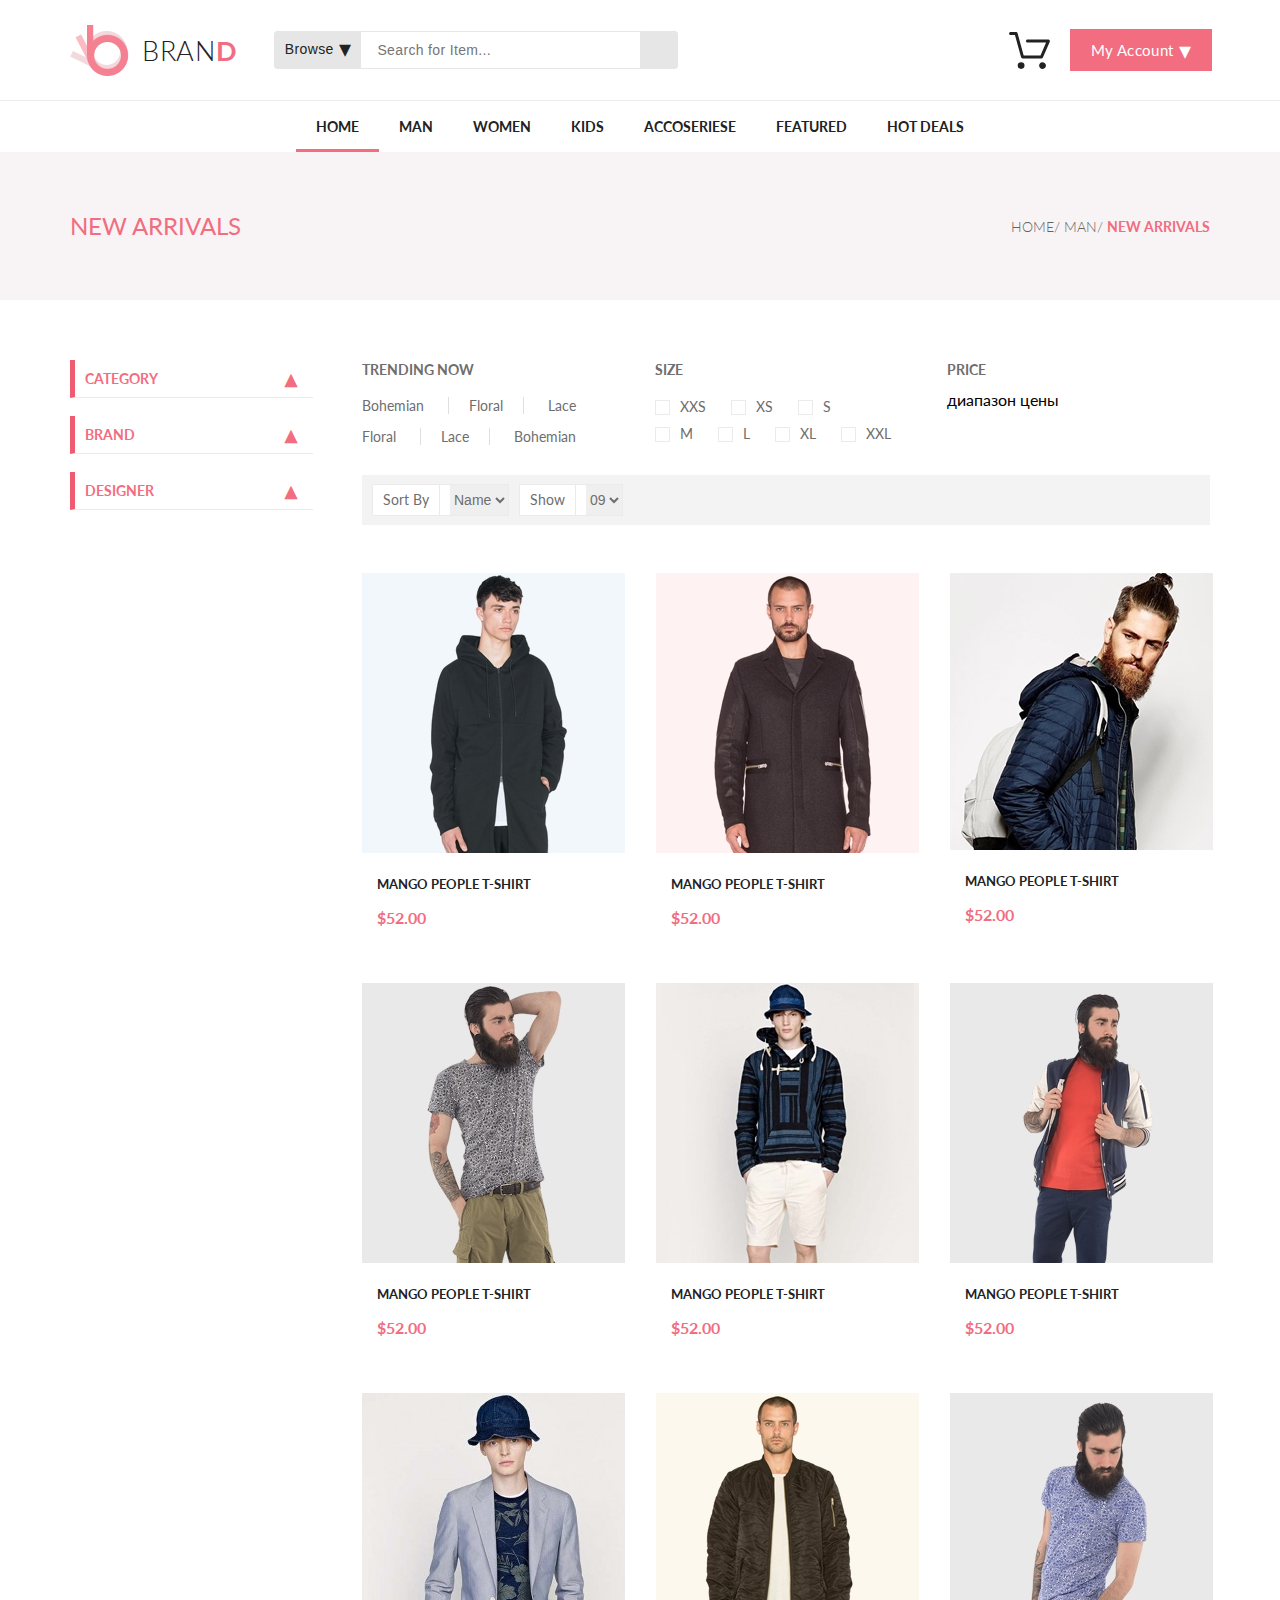
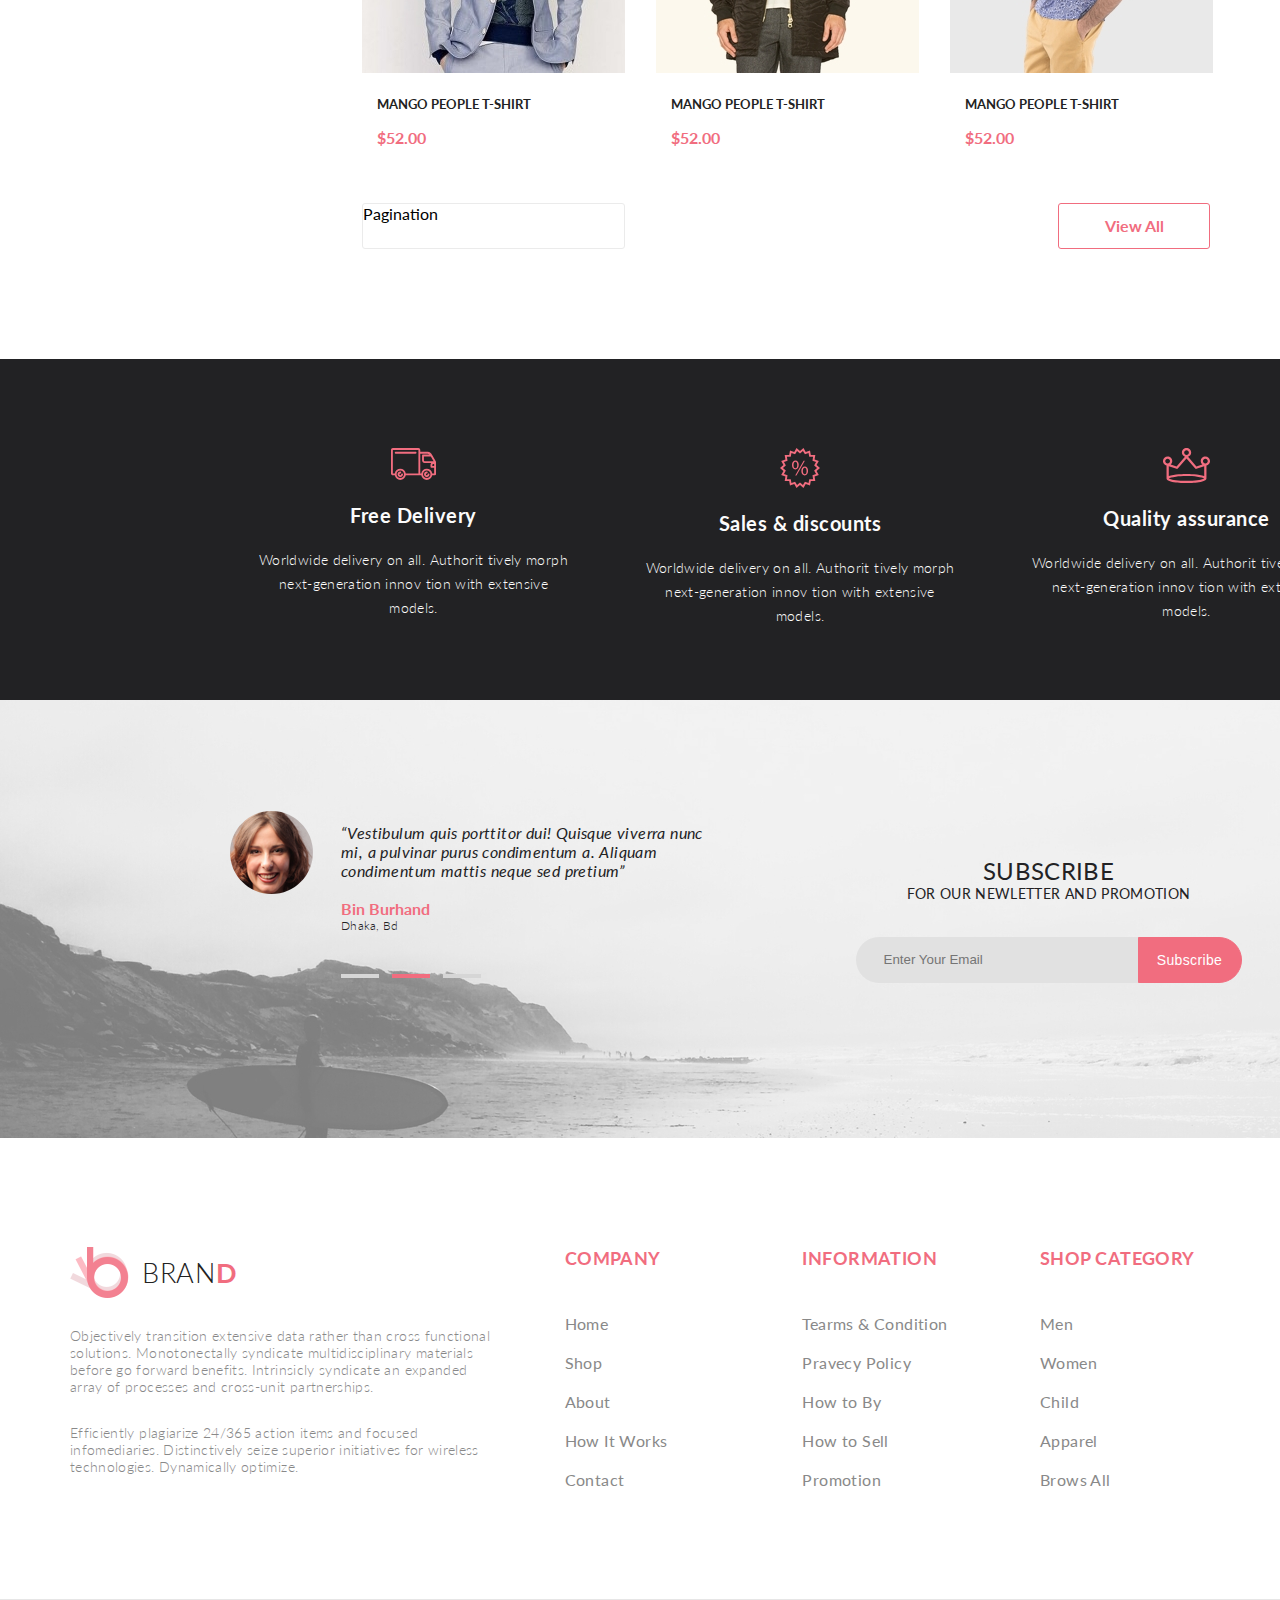
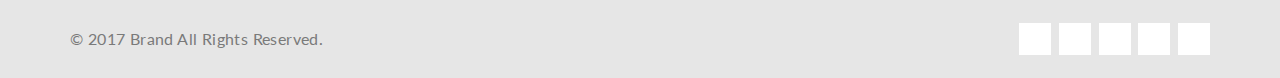
==== catalog.html @ 55a58822 "Добавил файлы проекта" ====
<!DOCTYPE html>
<html lang="en">

<head>
    <meta charset="UTF-8">
    <title>Catalog</title>
    <link href="https://fonts.googleapis.com/css?family=Lato:100,300,400,700" rel="stylesheet">
    <link rel="stylesheet" href="style.css">
    <link rel="stylesheet" href="https://use.fontawesome.com/releases/v5.8.1/css/all.css"
          integrity="sha384-50oBUHEmvpQ+1lW4y57PTFmhCaXp0ML5d60M1M7uH2+nqUivzIebhndOJK28anvf" crossorigin="anonymous">
</head>

<body>

<header class="header">
    <div class="container header-container">
        <div class="header__content-left">
            <a class="logo" href="#">
                <img class="logo__img" src="img/logo.png" alt="logo">
                BRAN<span class="logo__span _pink-text">D</span>
            </a>
            <form class="header__search-form" action="#">
                <button class="header__button-browse">Browse
                    <div class="header__drop-megamenu drop-megamenu">
                        <div class="drop-megamenu__box">
                            <h3 class="drop-megamenu__header">Home</h3>
                            <ul class="drop-megamenu__menu">
                                <li><a class="drop-megamenu__link" href="#">Dresses</a></li>
                                <li><a class="drop-megamenu__link" href="#">Tops</a></li>
                                <li><a class="drop-megamenu__link" href="#">Sweaters/Knits</a></li>
                                <li><a class="drop-megamenu__link" href="#">Jackets/Coats</a></li>
                                <li><a class="drop-megamenu__link" href="#">Blazers</a></li>
                                <li><a class="drop-megamenu__link" href="#">Denim</a></li>
                                <li><a class="drop-megamenu__link" href="#">Leggings/Pants</a></li>
                                <li><a class="drop-megamenu__link" href="#">Skirts/Shorts</a></li>
                                <li><a class="drop-megamenu__link" href="#">Accessories</a></li>
                            </ul>
                        </div>
                        <div class="drop-megamenu__box">
                            <h3 class="drop-megamenu__header">Women</h3>
                            <ul class="drop-megamenu__menu">
                                <li><a class="drop-megamenu__link" href="#">Dresses</a></li>
                                <li><a class="drop-megamenu__link" href="#">Tops</a></li>
                                <li><a class="drop-megamenu__link" href="#">Sweaters/Knits</a></li>
                                <li><a class="drop-megamenu__link" href="#">Jackets/Coats</a></li>
                            </ul>
                        </div>
                    </div>
                </button>
                <input class="header__search-text" type="text" placeholder="Search for Item...">
                <button type="submit" class="header__button-submit">
                    <i class="fas fa-search"></i>
                </button>
            </form>
        </div>
        <div class="header__content-right">
            <img class="header__cart-img" src="img/cart.svg" alt="cart">
            <div href="#" class="header__button-link">My Account</div>
            <div class="header__drop-cart drop-cart">
                <div class="drop-cart__item">
                    <div class="cart__product">
                        <a href="single_page.html" class="drop-cart__product-img-link">
                            <img src="img/product/product-10.jpg" alt="product" class="drop-cart__product-img cart__product-img">
                        </a>
                        <div class="cart__product-text">
                            <div class="cart__product-name">Rebox Zane</div>
                            <div class="drop-cart__product-stars cart__product-stars stars">
                                <div class="stars__star stars__star_active"><i class="fas fa-star"></i></div>
                                <div class="stars__star stars__star_active"><i class="fas fa-star"></i></div>
                                <div class="stars__star stars__star_active"><i class="fas fa-star"></i></div>
                                <div class="stars__star stars__star_active"><i class="fas fa-star"></i></div>
                                <div class="stars__star stars__star_active"><i class="fas fa-star"></i></div>
                            </div>
                            <div class="drop-cart__product-quantity-price">
                                1
                                <span class="cart__product-quantity-price_x"> x </span>
                                $250
                            </div>
                        </div>
                    </div>
                    <div class="cart__product-action">
                        <a href="#" class="cart__product-action-link">
                            <i class="fas fa-times-circle"></i>
                        </a>
                    </div>
                </div>
                <div class="drop-cart__item">
                    <div class="cart__product">
                        <a href="single_page.html" class="drop-cart__product-img-link">
                            <img src="img/product/product-6.jpg" alt="product" class="drop-cart__product-img cart__product-img">
                        </a>
                        <div class="cart__product-text">
                            <div class="cart__product-name">Rebox Zane</div>
                            <div class="drop-cart__product-stars cart__product-stars stars">
                                <div class="stars__star stars__star_active"><i class="fas fa-star"></i></div>
                                <div class="stars__star stars__star_active"><i class="fas fa-star"></i></div>
                                <div class="stars__star stars__star_active"><i class="fas fa-star"></i></div>
                                <div class="stars__star stars__star_active"><i class="fas fa-star"></i></div>
                                <div class="stars__star stars__star_active"><i class="fas fa-star"></i></div>
                            </div>
                            <div class="drop-cart__product-quantity-price">
                                1
                                <span class="cart__product-quantity-price_x"> x </span>
                                $250
                            </div>
                        </div>
                    </div>
                    <div class="cart__product-action">
                        <a href="#" class="cart__product-action-link">
                            <i class="fas fa-times-circle"></i>
                        </a>
                    </div>
                </div>
                <div class="drop-cart__total">
                    <p class="drop-cart__total-caption">TOTAL</p>
                    <p class="drop-cart__total-summ">$500.00</p>
                </div>
                <a href="#" class="drop-cart__button">Checkout</a>
                <a href="shopping_cart.html" class="drop-cart__button">Go to cart</a>
            </div>
        </div>
    </div>
</header>

<nav>
    <ul class="menu">
        <li class="menu__list"><a href="#" class="menu__link  menu__link_active">Home</a>
            <div class="drop-megamenu">
                <div class="drop-megamenu__box">
                    <h3 class="drop-megamenu__header">Home</h3>
                    <ul class="drop-megamenu__menu">
                        <li><a class="drop-megamenu__link" href="#">Dresses</a></li>
                        <li><a class="drop-megamenu__link" href="#">Tops</a></li>
                        <li><a class="drop-megamenu__link" href="#">Sweaters/Knits</a></li>
                        <li><a class="drop-megamenu__link" href="#">Jackets/Coats</a></li>
                        <li><a class="drop-megamenu__link" href="#">Blazers</a></li>
                        <li><a class="drop-megamenu__link" href="#">Denim</a></li>
                        <li><a class="drop-megamenu__link" href="#">Leggings/Pants</a></li>
                        <li><a class="drop-megamenu__link" href="#">Skirts/Shorts</a></li>
                        <li><a class="drop-megamenu__link" href="#">Accessories</a></li>
                    </ul>
                </div>
                <div class="drop-megamenu__box">
                    <h3 class="drop-megamenu__header">Women</h3>
                    <ul class="drop-megamenu__menu">
                        <li><a class="drop-megamenu__link" href="#">Dresses</a></li>
                        <li><a class="drop-megamenu__link" href="#">Tops</a></li>
                        <li><a class="drop-megamenu__link" href="#">Sweaters/Knits</a></li>
                        <li><a class="drop-megamenu__link" href="#">Jackets/Coats</a></li>
                    </ul>
                    <h3 class="drop-megamenu__header">Women</h3>
                    <ul class="drop-megamenu__menu">
                        <li><a class="drop-megamenu__link" href="#">Dresses</a></li>
                        <li><a class="drop-megamenu__link" href="#">Tops</a></li>
                        <li><a class="drop-megamenu__link" href="#">Sweaters/Knits</a></li>
                    </ul>
                </div>
                <div class="drop-megamenu__box">
                    <h3 class="drop-megamenu__header">Women</h3>
                    <ul class="drop-megamenu__menu">
                        <li><a class="drop-megamenu__link" href="#">Dresses</a></li>
                        <li><a class="drop-megamenu__link" href="#">Tops</a></li>
                        <li><a class="drop-megamenu__link" href="#">Sweaters/Knits</a></li>
                        <li><a class="drop-megamenu__link" href="#">Jackets/Coats</a></li>
                    </ul>
                    <div class="drop-megamenu__offer">
                        <img src="img/super_sale.jpg" alt="super_sale.jpg" class="drop-megamenu__offer-img">
                        <p class="drop-megamenu__offer-text">Super<br>sale!</p>
                    </div>
                </div>
            </div>
        </li>
        <li class="menu__list"><a href="#" class="menu__link">Man</a>
            <div class="drop-megamenu">
                <div class="drop-megamenu__box">
                    <h3 class="drop-megamenu__header">Man</h3>
                    <ul class="drop-megamenu__menu">
                        <li><a class="drop-megamenu__link" href="#">Dresses</a></li>
                        <li><a class="drop-megamenu__link" href="#">Tops</a></li>
                        <li><a class="drop-megamenu__link" href="#">Sweaters/Knits</a></li>
                        <li><a class="drop-megamenu__link" href="#">Jackets/Coats</a></li>
                        <li><a class="drop-megamenu__link" href="#">Blazers</a></li>
                        <li><a class="drop-megamenu__link" href="#">Denim</a></li>
                        <li><a class="drop-megamenu__link" href="#">Leggings/Pants</a></li>
                        <li><a class="drop-megamenu__link" href="#">Skirts/Shorts</a></li>
                        <li><a class="drop-megamenu__link" href="#">Accessories</a></li>
                    </ul>
                </div>
                <div class="drop-megamenu__box">
                    <h3 class="drop-megamenu__header">Women</h3>
                    <ul class="drop-megamenu__menu">
                        <li><a class="drop-megamenu__link" href="#">Dresses</a></li>
                        <li><a class="drop-megamenu__link" href="#">Tops</a></li>
                        <li><a class="drop-megamenu__link" href="#">Sweaters/Knits</a></li>
                        <li><a class="drop-megamenu__link" href="#">Jackets/Coats</a></li>
                    </ul>
                    <h3 class="drop-megamenu__header">Women</h3>
                    <ul class="drop-megamenu__menu">
                        <li><a class="drop-megamenu__link" href="#">Dresses</a></li>
                        <li><a class="drop-megamenu__link" href="#">Tops</a></li>
                        <li><a class="drop-megamenu__link" href="#">Sweaters/Knits</a></li>
                    </ul>
                </div>
                <div class="drop-megamenu__box">
                    <h3 class="drop-megamenu__header">Women</h3>
                    <ul class="drop-megamenu__menu">
                        <li><a class="drop-megamenu__link" href="#">Dresses</a></li>
                        <li><a class="drop-megamenu__link" href="#">Tops</a></li>
                        <li><a class="drop-megamenu__link" href="#">Sweaters/Knits</a></li>
                        <li><a class="drop-megamenu__link" href="#">Jackets/Coats</a></li>
                    </ul>
                    <div class="drop-megamenu__offer">
                        <img src="img/super_sale.jpg" alt="super_sale.jpg" class="drop-megamenu__offer-img">
                        <p class="drop-megamenu__offer-text">Super<br>sale!</p>
                    </div>
                </div>
            </div>
        </li>
        <li class="menu__list"><a href="#" class="menu__link">Women</a>
            <div class="drop-megamenu">
                <div class="drop-megamenu__box">
                    <h3 class="drop-megamenu__header">Women</h3>
                    <ul class="drop-megamenu__menu">
                        <li><a class="drop-megamenu__link" href="#">Dresses</a></li>
                        <li><a class="drop-megamenu__link" href="#">Tops</a></li>
                        <li><a class="drop-megamenu__link" href="#">Sweaters/Knits</a></li>
                        <li><a class="drop-megamenu__link" href="#">Jackets/Coats</a></li>
                        <li><a class="drop-megamenu__link" href="#">Blazers</a></li>
                        <li><a class="drop-megamenu__link" href="#">Denim</a></li>
                        <li><a class="drop-megamenu__link" href="#">Leggings/Pants</a></li>
                        <li><a class="drop-megamenu__link" href="#">Skirts/Shorts</a></li>
                        <li><a class="drop-megamenu__link" href="#">Accessories</a></li>
                    </ul>
                </div>
                <div class="drop-megamenu__box">
                    <h3 class="drop-megamenu__header">Women</h3>
                    <ul class="drop-megamenu__menu">
                        <li><a class="drop-megamenu__link" href="#">Dresses</a></li>
                        <li><a class="drop-megamenu__link" href="#">Tops</a></li>
                        <li><a class="drop-megamenu__link" href="#">Sweaters/Knits</a></li>
                        <li><a class="drop-megamenu__link" href="#">Jackets/Coats</a></li>
                    </ul>
                    <h3 class="drop-megamenu__header">Women</h3>
                    <ul class="drop-megamenu__menu">
                        <li><a class="drop-megamenu__link" href="#">Dresses</a></li>
                        <li><a class="drop-megamenu__link" href="#">Tops</a></li>
                        <li><a class="drop-megamenu__link" href="#">Sweaters/Knits</a></li>
                    </ul>
                </div>
                <div class="drop-megamenu__box">
                    <h3 class="drop-megamenu__header">Women</h3>
                    <ul class="drop-megamenu__menu">
                        <li><a class="drop-megamenu__link" href="#">Dresses</a></li>
                        <li><a class="drop-megamenu__link" href="#">Tops</a></li>
                        <li><a class="drop-megamenu__link" href="#">Sweaters/Knits</a></li>
                        <li><a class="drop-megamenu__link" href="#">Jackets/Coats</a></li>
                    </ul>
                    <div class="drop-megamenu__offer">
                        <img src="img/super_sale.jpg" alt="super_sale.jpg" class="drop-megamenu__offer-img">
                        <p class="drop-megamenu__offer-text">Super<br>sale!</p>
                    </div>
                </div>
            </div>
        </li>
        <li class="menu__list"><a href="#" class="menu__link">Kids</a>
            <div class="drop-megamenu">
                <div class="drop-megamenu__box">
                    <h3 class="drop-megamenu__header">Kids</h3>
                    <ul class="drop-megamenu__menu">
                        <li><a class="drop-megamenu__link" href="#">Dresses</a></li>
                        <li><a class="drop-megamenu__link" href="#">Tops</a></li>
                        <li><a class="drop-megamenu__link" href="#">Sweaters/Knits</a></li>
                        <li><a class="drop-megamenu__link" href="#">Jackets/Coats</a></li>
                        <li><a class="drop-megamenu__link" href="#">Blazers</a></li>
                        <li><a class="drop-megamenu__link" href="#">Denim</a></li>
                        <li><a class="drop-megamenu__link" href="#">Leggings/Pants</a></li>
                        <li><a class="drop-megamenu__link" href="#">Skirts/Shorts</a></li>
                        <li><a class="drop-megamenu__link" href="#">Accessories</a></li>
                    </ul>
                </div>
                <div class="drop-megamenu__box">
                    <h3 class="drop-megamenu__header">Women</h3>
                    <ul class="drop-megamenu__menu">
                        <li><a class="drop-megamenu__link" href="#">Dresses</a></li>
                        <li><a class="drop-megamenu__link" href="#">Tops</a></li>
                        <li><a class="drop-megamenu__link" href="#">Sweaters/Knits</a></li>
                        <li><a class="drop-megamenu__link" href="#">Jackets/Coats</a></li>
                    </ul>
                    <h3 class="drop-megamenu__header">Women</h3>
                    <ul class="drop-megamenu__menu">
                        <li><a class="drop-megamenu__link" href="#">Dresses</a></li>
                        <li><a class="drop-megamenu__link" href="#">Tops</a></li>
                        <li><a class="drop-megamenu__link" href="#">Sweaters/Knits</a></li>
                    </ul>
                </div>
                <div class="drop-megamenu__box">
                    <h3 class="drop-megamenu__header">Women</h3>
                    <ul class="drop-megamenu__menu">
                        <li><a class="drop-megamenu__link" href="#">Dresses</a></li>
                        <li><a class="drop-megamenu__link" href="#">Tops</a></li>
                        <li><a class="drop-megamenu__link" href="#">Sweaters/Knits</a></li>
                        <li><a class="drop-megamenu__link" href="#">Jackets/Coats</a></li>
                    </ul>
                    <div class="drop-megamenu__offer">
                        <img src="img/super_sale.jpg" alt="super_sale.jpg" class="drop-megamenu__offer-img">
                        <p class="drop-megamenu__offer-text">Super<br>sale!</p>
                    </div>
                </div>
            </div>
        </li>
        <li class="menu__list"><a href="#" class="menu__link">Accoseriese</a>
            <div class="drop-megamenu drop-megamenu_left">
                <div class="drop-megamenu__box">
                    <h3 class="drop-megamenu__header">Accoseriese</h3>
                    <ul class="drop-megamenu__menu">
                        <li><a class="drop-megamenu__link" href="#">Dresses</a></li>
                        <li><a class="drop-megamenu__link" href="#">Tops</a></li>
                        <li><a class="drop-megamenu__link" href="#">Sweaters/Knits</a></li>
                        <li><a class="drop-megamenu__link" href="#">Jackets/Coats</a></li>
                        <li><a class="drop-megamenu__link" href="#">Blazers</a></li>
                        <li><a class="drop-megamenu__link" href="#">Denim</a></li>
                        <li><a class="drop-megamenu__link" href="#">Leggings/Pants</a></li>
                        <li><a class="drop-megamenu__link" href="#">Skirts/Shorts</a></li>
                        <li><a class="drop-megamenu__link" href="#">Accessories</a></li>
                    </ul>
                </div>
                <div class="drop-megamenu__box">
                    <h3 class="drop-megamenu__header">Women</h3>
                    <ul class="drop-megamenu__menu">
                        <li><a class="drop-megamenu__link" href="#">Dresses</a></li>
                        <li><a class="drop-megamenu__link" href="#">Tops</a></li>
                        <li><a class="drop-megamenu__link" href="#">Sweaters/Knits</a></li>
                        <li><a class="drop-megamenu__link" href="#">Jackets/Coats</a></li>
                    </ul>
                    <h3 class="drop-megamenu__header">Women</h3>
                    <ul class="drop-megamenu__menu">
                        <li><a class="drop-megamenu__link" href="#">Dresses</a></li>
                        <li><a class="drop-megamenu__link" href="#">Tops</a></li>
                        <li><a class="drop-megamenu__link" href="#">Sweaters/Knits</a></li>
                    </ul>
                </div>
                <div class="drop-megamenu__box">
                    <h3 class="drop-megamenu__header">Women</h3>
                    <ul class="drop-megamenu__menu">
                        <li><a class="drop-megamenu__link" href="#">Dresses</a></li>
                        <li><a class="drop-megamenu__link" href="#">Tops</a></li>
                        <li><a class="drop-megamenu__link" href="#">Sweaters/Knits</a></li>
                        <li><a class="drop-megamenu__link" href="#">Jackets/Coats</a></li>
                    </ul>
                    <div class="drop-megamenu__offer">
                        <img src="img/super_sale.jpg" alt="super_sale.jpg" class="drop-megamenu__offer-img">
                        <p class="drop-megamenu__offer-text">Super<br>sale!</p>
                    </div>
                </div>
            </div>
        </li>
        <li class="menu__list"><a href="#" class="menu__link">Featured</a>
            <div class="drop-megamenu drop-megamenu_left">
                <div class="drop-megamenu__box">
                    <h3 class="drop-megamenu__header">Featured</h3>
                    <ul class="drop-megamenu__menu">
                        <li><a class="drop-megamenu__link" href="#">Dresses</a></li>
                        <li><a class="drop-megamenu__link" href="#">Tops</a></li>
                        <li><a class="drop-megamenu__link" href="#">Sweaters/Knits</a></li>
                        <li><a class="drop-megamenu__link" href="#">Jackets/Coats</a></li>
                        <li><a class="drop-megamenu__link" href="#">Blazers</a></li>
                        <li><a class="drop-megamenu__link" href="#">Denim</a></li>
                        <li><a class="drop-megamenu__link" href="#">Leggings/Pants</a></li>
                        <li><a class="drop-megamenu__link" href="#">Skirts/Shorts</a></li>
                        <li><a class="drop-megamenu__link" href="#">Accessories</a></li>
                    </ul>
                </div>
                <div class="drop-megamenu__box">
                    <h3 class="drop-megamenu__header">Women</h3>
                    <ul class="drop-megamenu__menu">
                        <li><a class="drop-megamenu__link" href="#">Dresses</a></li>
                        <li><a class="drop-megamenu__link" href="#">Tops</a></li>
                        <li><a class="drop-megamenu__link" href="#">Sweaters/Knits</a></li>
                        <li><a class="drop-megamenu__link" href="#">Jackets/Coats</a></li>
                    </ul>
                    <h3 class="drop-megamenu__header">Women</h3>
                    <ul class="drop-megamenu__menu">
                        <li><a class="drop-megamenu__link" href="#">Dresses</a></li>
                        <li><a class="drop-megamenu__link" href="#">Tops</a></li>
                        <li><a class="drop-megamenu__link" href="#">Sweaters/Knits</a></li>
                    </ul>
                </div>
                <div class="drop-megamenu__box">
                    <h3 class="drop-megamenu__header">Women</h3>
                    <ul class="drop-megamenu__menu">
                        <li><a class="drop-megamenu__link" href="#">Dresses</a></li>
                        <li><a class="drop-megamenu__link" href="#">Tops</a></li>
                        <li><a class="drop-megamenu__link" href="#">Sweaters/Knits</a></li>
                        <li><a class="drop-megamenu__link" href="#">Jackets/Coats</a></li>
                    </ul>
                    <div class="drop-megamenu__offer">
                        <img src="img/super_sale.jpg" alt="super_sale.jpg" class="drop-megamenu__offer-img">
                        <p class="drop-megamenu__offer-text">Super<br>sale!</p>
                    </div>
                </div>
            </div>
        </li>
        <li class="menu__list"><a href="#" class="menu__link">Hot Deals</a>
            <div class="drop-megamenu drop-megamenu_left">
                <div class="drop-megamenu__box">
                    <h3 class="drop-megamenu__header">Hot Deals</h3>
                    <ul class="drop-megamenu__menu">
                        <li><a class="drop-megamenu__link" href="#">Dresses</a></li>
                        <li><a class="drop-megamenu__link" href="#">Tops</a></li>
                        <li><a class="drop-megamenu__link" href="#">Sweaters/Knits</a></li>
                        <li><a class="drop-megamenu__link" href="#">Jackets/Coats</a></li>
                        <li><a class="drop-megamenu__link" href="#">Blazers</a></li>
                        <li><a class="drop-megamenu__link" href="#">Denim</a></li>
                        <li><a class="drop-megamenu__link" href="#">Leggings/Pants</a></li>
                        <li><a class="drop-megamenu__link" href="#">Skirts/Shorts</a></li>
                        <li><a class="drop-megamenu__link" href="#">Accessories</a></li>
                    </ul>
                </div>
                <div class="drop-megamenu__box">
                    <h3 class="drop-megamenu__header">Women</h3>
                    <ul class="drop-megamenu__menu">
                        <li><a class="drop-megamenu__link" href="#">Dresses</a></li>
                        <li><a class="drop-megamenu__link" href="#">Tops</a></li>
                        <li><a class="drop-megamenu__link" href="#">Sweaters/Knits</a></li>
                        <li><a class="drop-megamenu__link" href="#">Jackets/Coats</a></li>
                    </ul>
                    <h3 class="drop-megamenu__header">Women</h3>
                    <ul class="drop-megamenu__menu">
                        <li><a class="drop-megamenu__link" href="#">Dresses</a></li>
                        <li><a class="drop-megamenu__link" href="#">Tops</a></li>
                        <li><a class="drop-megamenu__link" href="#">Sweaters/Knits</a></li>
                    </ul>
                </div>
                <div class="drop-megamenu__box">
                    <h3 class="drop-megamenu__header">Women</h3>
                    <ul class="drop-megamenu__menu">
                        <li><a class="drop-megamenu__link" href="#">Dresses</a></li>
                        <li><a class="drop-megamenu__link" href="#">Tops</a></li>
                        <li><a class="drop-megamenu__link" href="#">Sweaters/Knits</a></li>
                        <li><a class="drop-megamenu__link" href="#">Jackets/Coats</a></li>
                    </ul>
                    <div class="drop-megamenu__offer">
                        <img src="img/super_sale.jpg" alt="super_sale.jpg" class="drop-megamenu__offer-img">
                        <p class="drop-megamenu__offer-text">Super<br>sale!</p>
                    </div>
                </div>
            </div>
        </li>
    </ul>
</nav>

<div class="breadcrumb">
    <div class="container breadcrumb__content">
        <h1 class="breadcrumb__product-group-name">New Arrivals </h1>
        <nav class="breadcrumb__menu">
            <a href="index.html" class="breadcrumb__link">Home/</a>
            <a href="#" class="breadcrumb__link">MAN/</a>
            <span class="breadcrumb__active">New Arrivals</span>
        </nav>
    </div>
</div>
<div class="breadcrumb-catalog-margin-block"></div>

<main class="container catalog">
    <nav class="catalog__spoiler-nav spoiler-nav">
        <details class="spoiler-nav__box">
            <summary class="spoiler-nav__title">
                <p>Category</p>
            </summary>
            <p class="spoiler-nav__item"><a href="#" class="spoiler-nav__link">Accessories</a></p>
            <p class="spoiler-nav__item"><a href="#" class="spoiler-nav__link">Bags</a></p>
            <p class="spoiler-nav__item"><a href="#" class="spoiler-nav__link">Denim</a></p>
            <p class="spoiler-nav__item"><a href="#" class="spoiler-nav__link">Hoodies & Sweatshirts</a></p>
            <p class="spoiler-nav__item"><a href="#" class="spoiler-nav__link">Jackets & Coats</a></p>
            <p class="spoiler-nav__item"><a href="#" class="spoiler-nav__link">Pants</a></p>
            <p class="spoiler-nav__item"><a href="#" class="spoiler-nav__link">Polos</a></p>
            <p class="spoiler-nav__item"><a href="#" class="spoiler-nav__link">Shirts</a></p>
            <p class="spoiler-nav__item"><a href="#" class="spoiler-nav__link">Shoes</a></p>
            <p class="spoiler-nav__item"><a href="#" class="spoiler-nav__link">Shorts</a></p>
            <p class="spoiler-nav__item"><a href="#" class="spoiler-nav__link">Sweaters & Knits</a></p>
            <p class="spoiler-nav__item"><a href="#" class="spoiler-nav__link">T-Shirts</a></p>
            <p class="spoiler-nav__item"><a href="#" class="spoiler-nav__link">Tanks</a></p>
        </details>
        <details class="spoiler-nav__box">
            <summary class="spoiler-nav__title">
                <p>BRAND</p>
            </summary>
            <p class="spoiler-nav__item"><a href="#" class="spoiler-nav__link">Accessories</a></p>
            <p class="spoiler-nav__item"><a href="#" class="spoiler-nav__link">Bags</a></p>
            <p class="spoiler-nav__item"><a href="#" class="spoiler-nav__link">Denim</a></p>
            <p class="spoiler-nav__item"><a href="#" class="spoiler-nav__link">Hoodies & Sweatshirts</a></p>
            <p class="spoiler-nav__item"><a href="#" class="spoiler-nav__link">Jackets & Coats</a></p>
            <p class="spoiler-nav__item"><a href="#" class="spoiler-nav__link">Pants</a></p>
            <p class="spoiler-nav__item"><a href="#" class="spoiler-nav__link">Polos</a></p>
            <p class="spoiler-nav__item"><a href="#" class="spoiler-nav__link">Shirts</a></p>
            <p class="spoiler-nav__item"><a href="#" class="spoiler-nav__link">Shoes</a></p>
            <p class="spoiler-nav__item"><a href="#" class="spoiler-nav__link">Shorts</a></p>
            <p class="spoiler-nav__item"><a href="#" class="spoiler-nav__link">Sweaters & Knits</a></p>
            <p class="spoiler-nav__item"><a href="#" class="spoiler-nav__link">T-Shirts</a></p>
            <p class="spoiler-nav__item"><a href="#" class="spoiler-nav__link">Tanks</a></p>
        </details>
        <details class="spoiler-nav__box">
            <summary class="spoiler-nav__title">
                <p>DESIGNER</p>
            </summary>
            <p class="spoiler-nav__item"><a href="#" class="spoiler-nav__link">Accessories</a></p>
            <p class="spoiler-nav__item"><a href="#" class="spoiler-nav__link">Bags</a></p>
            <p class="spoiler-nav__item"><a href="#" class="spoiler-nav__link">Denim</a></p>
            <p class="spoiler-nav__item"><a href="#" class="spoiler-nav__link">Hoodies & Sweatshirts</a></p>
            <p class="spoiler-nav__item"><a href="#" class="spoiler-nav__link">Jackets & Coats</a></p>
            <p class="spoiler-nav__item"><a href="#" class="spoiler-nav__link">Pants</a></p>
            <p class="spoiler-nav__item"><a href="#" class="spoiler-nav__link">Polos</a></p>
            <p class="spoiler-nav__item"><a href="#" class="spoiler-nav__link">Shirts</a></p>
            <p class="spoiler-nav__item"><a href="#" class="spoiler-nav__link">Shoes</a></p>
            <p class="spoiler-nav__item"><a href="#" class="spoiler-nav__link">Shorts</a></p>
            <p class="spoiler-nav__item"><a href="#" class="spoiler-nav__link">Sweaters & Knits</a></p>
            <p class="spoiler-nav__item"><a href="#" class="spoiler-nav__link">T-Shirts</a></p>
            <p class="spoiler-nav__item"><a href="#" class="spoiler-nav__link">Tanks</a></p>
        </details>
    </nav>
    <div class="catalog__container">
        <div class="catalog__filter">
            <div class="catalog__filter-box">
                <div class="catalog__filter-title">Trending now</div>
                <div class="catalog__filter-group-links">
                    <a href="#" class="catalog__filter-link">Bohemian</a>
                    <a href="#" class="catalog__filter-link catalog__filter-link_center">Floral</a>
                    <a href="#" class="catalog__filter-link">Lace</a><br>
                    <a href="#" class="catalog__filter-link">Floral</a>
                    <a href="#" class="catalog__filter-link catalog__filter-link_center">Lace</a>
                    <a href="#" class="catalog__filter-link">Bohemian</a>

                </div>
            </div>
            <div class="catalog__filter-box">
                <div class="catalog__filter-title">Size</div>
                <div class="catalog__filter-group-check-box">
                    <span class="catalog__filter-group-check-box-item"><input
                            class="catalog__filter-group-check-box-input" type="checkbox" name="" id="XXS"><label
                            for="XXS" class="catalog__filter-group-check-box-label">XXS</label></span>
                    <span class="catalog__filter-group-check-box-item"><input
                            class="catalog__filter-group-check-box-input" type="checkbox" name="" id="XS"><label
                            for="XS" class="catalog__filter-group-check-box-label">XS</label></span>
                    <span class="catalog__filter-group-check-box-item"><input
                            class="catalog__filter-group-check-box-input" type="checkbox" name="" id="S"><label for="S"
                            class="catalog__filter-group-check-box-label">S</label></span>
                    <span class="catalog__filter-group-check-box-item"><input
                            class="catalog__filter-group-check-box-input" type="checkbox" name="" id="M"><label for="M"
                            class="catalog__filter-group-check-box-label">M</label></span>
                    <span class="catalog__filter-group-check-box-item"><input
                            class="catalog__filter-group-check-box-input" type="checkbox" name="" id="L"><label for="L"
                            class="catalog__filter-group-check-box-label">L</label></span>
                    <span class="catalog__filter-group-check-box-item"><input
                            class="catalog__filter-group-check-box-input" type="checkbox" name="" id="XL"><label
                            for="XL" class="catalog__filter-group-check-box-label">XL</label></span>
                    <span class="catalog__filter-group-check-box-item"><input
                            class="catalog__filter-group-check-box-input" type="checkbox" name="" id="XXL"><label
                            for="XXL" class="catalog__filter-group-check-box-label">XXL</label></span>
                </div>
            </div>
            <div class="catalog__filter-box">
                <div class="catalog__filter-title">PRICE</div>
                <div class="catalog__filter-group">диапазон цены</div>
            </div>
        </div>
        <div class="catalog__view">
                <span class="catalog__view-select-box">
                    <span class="catalog__view-select-caption">Sort By</span>
                    <select name="" id="" class="catalog__view-select" caption>
                        <option value="" name="">Name</option>
                    </select>
                </span>
            <span class="catalog__view-select-box">
                        <span class="catalog__view-select-caption">Show</span>
                        <select name="" id="" class="catalog__view-select" caption>
                            <option value="" name="">09</option>
                        </select>
                    </span>
        </div>
        <div class="catalog__content">
            <div class="product-mini">
                <a href="#" class="product-mini__link"><img src="img/product/product-1.jpg" alt="item_img"
                                                            class="product-mini__img"></a>
                <div class="product-mini__text"><a class="product-mini__link" href="#">
                    Mango People T-shirt
                </a>
                    <p class="product-mini__price"> $52.00 </p>
                    <div class="product-mini__stars stars">
                        <div class="stars__star stars__star_active"><i class="fas fa-star"></i></div>
                        <div class="stars__star stars__star_active"><i class="fas fa-star"></i></div>
                        <div class="stars__star stars__star_active"><i class="fas fa-star"></i></div>
                        <div class="stars__star stars__star_active"><i class="fas fa-star"></i></div>
                        <div class="stars__star stars__star_active"><i class="fas fa-star"></i></div>
                    </div>
                </div>
                <div class="add-to-cart add-to-cart_mod-3">
                    <a href="#" class="add-to-cart_mod-3__button add-to-cart_mod-3__button_big"><img
                            class="add-to-cart_mod-3__img" src="img/cart-2.svg" alt="catr">Add to Cart</a>
                    <a href="#" class="add-to-cart_mod-3__button"><img class="add-to-cart_mod-3__img"
                                                                       src="img/recicle.svg" alt="recicle"></a>
                    <a href="#" class="add-to-cart_mod-3__button"><img class="add-to-cart_mod-3__img" src="img/hard.svg"
                                                                       alt="hard"></a>
                </div>
            </div>
            <div class="product-mini">
                <a href="#" class="product-mini__link"><img src="img/product/product-2.jpg" alt="item_img"
                                                            class="product-mini__img"></a>
                <div class="product-mini__text"><a class="product-mini__link" href="#">
                    Mango People T-shirt
                </a>
                    <p class="product-mini__price"> $52.00 </p>
                    <div class="product-mini__stars stars">
                        <div class="stars__star stars__star_active"><i class="fas fa-star"></i></div>
                        <div class="stars__star stars__star_active"><i class="fas fa-star"></i></div>
                        <div class="stars__star stars__star_active"><i class="fas fa-star"></i></div>
                        <div class="stars__star stars__star_active"><i class="fas fa-star"></i></div>
                        <div class="stars__star stars__star_active"><i class="fas fa-star"></i></div>
                    </div>
                </div>
                <div class="add-to-cart add-to-cart_mod-3">
                    <a href="#" class="add-to-cart_mod-3__button add-to-cart_mod-3__button_big"><img
                            class="add-to-cart_mod-3__img" src="img/cart-2.svg" alt="catr">Add to Cart</a>
                    <a href="#" class="add-to-cart_mod-3__button"><img class="add-to-cart_mod-3__img"
                                                                       src="img/recicle.svg" alt="recicle"></a>
                    <a href="#" class="add-to-cart_mod-3__button"><img class="add-to-cart_mod-3__img" src="img/hard.svg"
                                                                       alt="hard"></a>
                </div>
            </div>
            <div class="product-mini">
                <a href="#" class="product-mini__link"><img src="img/product/product-3.jpg" alt="item_img"
                                                            class="product-mini__img"></a>
                <div class="product-mini__text"><a class="product-mini__link" href="#">
                    Mango People T-shirt
                </a>
                    <p class="product-mini__price"> $52.00 </p>
                    <div class="product-mini__stars stars">
                        <div class="stars__star stars__star_active"><i class="fas fa-star"></i></div>
                        <div class="stars__star stars__star_active"><i class="fas fa-star"></i></div>
                        <div class="stars__star stars__star_active"><i class="fas fa-star"></i></div>
                        <div class="stars__star stars__star_active"><i class="fas fa-star"></i></div>
                        <div class="stars__star stars__star_active"><i class="fas fa-star"></i></div>
                    </div>
                </div>
                <div class="add-to-cart add-to-cart_mod-3">
                    <a href="#" class="add-to-cart_mod-3__button add-to-cart_mod-3__button_big"><img
                            class="add-to-cart_mod-3__img" src="img/cart-2.svg" alt="catr">Add to Cart</a>
                    <a href="#" class="add-to-cart_mod-3__button"><img class="add-to-cart_mod-3__img"
                                                                       src="img/recicle.svg" alt="recicle"></a>
                    <a href="#" class="add-to-cart_mod-3__button"><img class="add-to-cart_mod-3__img" src="img/hard.svg"
                                                                       alt="hard"></a>
                </div>
            </div>
            <div class="product-mini">
                <a href="#" class="product-mini__link"><img src="img/product/product-4.jpg" alt="item_img"
                                                            class="product-mini__img"></a>
                <div class="product-mini__text"><a class="product-mini__link" href="#">
                    Mango People T-shirt
                </a>
                    <p class="product-mini__price"> $52.00 </p>
                    <div class="product-mini__stars stars">
                        <div class="stars__star stars__star_active"><i class="fas fa-star"></i></div>
                        <div class="stars__star stars__star_active"><i class="fas fa-star"></i></div>
                        <div class="stars__star stars__star_active"><i class="fas fa-star"></i></div>
                        <div class="stars__star stars__star_active"><i class="fas fa-star"></i></div>
                        <div class="stars__star stars__star_active"><i class="fas fa-star"></i></div>
                    </div>
                </div>
                <div class="add-to-cart add-to-cart_mod-3">
                    <a href="#" class="add-to-cart_mod-3__button add-to-cart_mod-3__button_big"><img
                            class="add-to-cart_mod-3__img" src="img/cart-2.svg" alt="catr">Add to Cart</a>
                    <a href="#" class="add-to-cart_mod-3__button"><img class="add-to-cart_mod-3__img"
                                                                       src="img/recicle.svg" alt="recicle"></a>
                    <a href="#" class="add-to-cart_mod-3__button"><img class="add-to-cart_mod-3__img" src="img/hard.svg"
                                                                       alt="hard"></a>
                </div>
            </div>
            <div class="product-mini">
                <a href="#" class="product-mini__link"><img src="img/product/product-5.jpg" alt="item_img"
                                                            class="product-mini__img"></a>
                <div class="product-mini__text"><a class="product-mini__link" href="#">
                    Mango People T-shirt
                </a>
                    <p class="product-mini__price"> $52.00 </p>
                    <div class="product-mini__stars stars">
                        <div class="stars__star stars__star_active"><i class="fas fa-star"></i></div>
                        <div class="stars__star stars__star_active"><i class="fas fa-star"></i></div>
                        <div class="stars__star stars__star_active"><i class="fas fa-star"></i></div>
                        <div class="stars__star stars__star_active"><i class="fas fa-star"></i></div>
                        <div class="stars__star stars__star_active"><i class="fas fa-star"></i></div>
                    </div>
                </div>
                <div class="add-to-cart add-to-cart_mod-3">
                    <a href="#" class="add-to-cart_mod-3__button add-to-cart_mod-3__button_big"><img
                            class="add-to-cart_mod-3__img" src="img/cart-2.svg" alt="catr">Add to Cart</a>
                    <a href="#" class="add-to-cart_mod-3__button"><img class="add-to-cart_mod-3__img"
                                                                       src="img/recicle.svg" alt="recicle"></a>
                    <a href="#" class="add-to-cart_mod-3__button"><img class="add-to-cart_mod-3__img" src="img/hard.svg"
                                                                       alt="hard"></a>
                </div>
            </div>
            <div class="product-mini">
                <a href="#" class="product-mini__link"><img src="img/product/product-6.jpg" alt="item_img"
                                                            class="product-mini__img"></a>
                <div class="product-mini__text"><a class="product-mini__link" href="#">
                    Mango People T-shirt
                </a>
                    <p class="product-mini__price"> $52.00 </p>
                    <div class="product-mini__stars stars">
                        <div class="stars__star stars__star_active"><i class="fas fa-star"></i></div>
                        <div class="stars__star stars__star_active"><i class="fas fa-star"></i></div>
                        <div class="stars__star stars__star_active"><i class="fas fa-star"></i></div>
                        <div class="stars__star stars__star_active"><i class="fas fa-star"></i></div>
                        <div class="stars__star stars__star_active"><i class="fas fa-star"></i></div>
                    </div>
                </div>
                <div class="add-to-cart add-to-cart_mod-3">
                    <a href="#" class="add-to-cart_mod-3__button add-to-cart_mod-3__button_big"><img
                            class="add-to-cart_mod-3__img" src="img/cart-2.svg" alt="catr">Add to Cart</a>
                    <a href="#" class="add-to-cart_mod-3__button"><img class="add-to-cart_mod-3__img"
                                                                       src="img/recicle.svg" alt="recicle"></a>
                    <a href="#" class="add-to-cart_mod-3__button"><img class="add-to-cart_mod-3__img" src="img/hard.svg"
                                                                       alt="hard"></a>
                </div>
            </div>
            <div class="product-mini">
                <a href="#" class="product-mini__link"><img src="img/product/product-7.jpg" alt="item_img"
                                                            class="product-mini__img"></a>
                <div class="product-mini__text"><a class="product-mini__link" href="#">
                    Mango People T-shirt
                </a>
                    <p class="product-mini__price"> $52.00 </p>
                    <div class="product-mini__stars stars">
                        <div class="stars__star stars__star_active"><i class="fas fa-star"></i></div>
                        <div class="stars__star stars__star_active"><i class="fas fa-star"></i></div>
                        <div class="stars__star stars__star_active"><i class="fas fa-star"></i></div>
                        <div class="stars__star stars__star_active"><i class="fas fa-star"></i></div>
                        <div class="stars__star stars__star_active"><i class="fas fa-star"></i></div>
                    </div>
                </div>
                <div class="add-to-cart add-to-cart_mod-3">
                    <a href="#" class="add-to-cart_mod-3__button add-to-cart_mod-3__button_big"><img
                            class="add-to-cart_mod-3__img" src="img/cart-2.svg" alt="catr">Add to Cart</a>
                    <a href="#" class="add-to-cart_mod-3__button"><img class="add-to-cart_mod-3__img"
                                                                       src="img/recicle.svg" alt="recicle"></a>
                    <a href="#" class="add-to-cart_mod-3__button"><img class="add-to-cart_mod-3__img" src="img/hard.svg"
                                                                       alt="hard"></a>
                </div>
            </div>
            <div class="product-mini">
                <a href="#" class="product-mini__link"><img src="img/product/product-8.jpg" alt="item_img"
                                                            class="product-mini__img"></a>
                <div class="product-mini__text"><a class="product-mini__link" href="#">
                    Mango People T-shirt
                </a>
                    <p class="product-mini__price"> $52.00 </p>
                    <div class="product-mini__stars stars">
                        <div class="stars__star stars__star_active"><i class="fas fa-star"></i></div>
                        <div class="stars__star stars__star_active"><i class="fas fa-star"></i></div>
                        <div class="stars__star stars__star_active"><i class="fas fa-star"></i></div>
                        <div class="stars__star stars__star_active"><i class="fas fa-star"></i></div>
                        <div class="stars__star stars__star_active"><i class="fas fa-star"></i></div>
                    </div>
                </div>
                <div class="add-to-cart add-to-cart_mod-3">
                    <a href="#" class="add-to-cart_mod-3__button add-to-cart_mod-3__button_big"><img
                            class="add-to-cart_mod-3__img" src="img/cart-2.svg" alt="catr">Add to Cart</a>
                    <a href="#" class="add-to-cart_mod-3__button"><img class="add-to-cart_mod-3__img"
                                                                       src="img/recicle.svg" alt="recicle"></a>
                    <a href="#" class="add-to-cart_mod-3__button"><img class="add-to-cart_mod-3__img" src="img/hard.svg"
                                                                       alt="hard"></a>
                </div>
            </div>
            <div class="product-mini">
                <a href="#" class="product-mini__link"><img src="img/product/product-9.jpg" alt="item_img"
                                                            class="product-mini__img"></a>
                <div class="product-mini__text"><a class="product-mini__link" href="#">
                    Mango People T-shirt
                </a>
                    <p class="product-mini__price"> $52.00 </p>
                    <div class="product-mini__stars stars">
                        <div class="stars__star stars__star_active"><i class="fas fa-star"></i></div>
                        <div class="stars__star stars__star_active"><i class="fas fa-star"></i></div>
                        <div class="stars__star stars__star_active"><i class="fas fa-star"></i></div>
                        <div class="stars__star stars__star_active"><i class="fas fa-star"></i></div>
                        <div class="stars__star stars__star_active"><i class="fas fa-star"></i></div>
                    </div>
                </div>
                <div class="add-to-cart add-to-cart_mod-3">
                    <a href="#" class="add-to-cart_mod-3__button add-to-cart_mod-3__button_big"><img
                            class="add-to-cart_mod-3__img" src="img/cart-2.svg" alt="catr">Add to Cart</a>
                    <a href="#" class="add-to-cart_mod-3__button"><img class="add-to-cart_mod-3__img"
                                                                       src="img/recicle.svg" alt="recicle"></a>
                    <a href="#" class="add-to-cart_mod-3__button"><img class="add-to-cart_mod-3__img" src="img/hard.svg"
                                                                       alt="hard"></a>
                </div>
            </div>
        </div>
        <div class="catalog__bottom">
            <div class="catalog__pagination">Pagination</div>
            <a href="#" class="catalog__view-all-link">
                <div class="catalog__button-view-all">View All</div>
            </a>
        </div>
    </div>
</main>

<div class="catalog-terms-margin-block"></div>

<div class="tearms">
    <div class="container tearms__container">
        <div class="tearms__item"><img class="tearms__img" src="img/car.svg" alt="">
            <p class="tearms__text-big">Free Delivery</p>
            <p class="tearms__text-small">Worldwide delivery on all. Authorit tively morph next-generation innov tion
                with extensive models. </p>
        </div>
        <div class="tearms__item"><img class="tearms__img" src="img/percent.svg" alt="">
            <p class="tearms__text-big">Sales &amp; discounts</p>
            <p class="tearms__text-small">Worldwide delivery on all. Authorit tively morph next-generation innov tion
                with extensive models. </p>
        </div>
        <div class="tearms__item"><img class="tearms__img" src="img/carona.svg" alt="">
            <p class="tearms__text-big">Quality assurance</p>
            <p class="tearms__text-small">Worldwide delivery on all. Authorit tively morph next-generation innov tion
                with extensive models. </p>
        </div>
    </div>
</div>

<div class="subscribe">
    <div class="container subscribe__content">
        <div class="subscribe__left"><img src="img/subscribe_face.png" alt="face" class="subscribe__face">
            <div class="subscribe__text-block">
                <p class="subscribe__text-block-text-1">“Vestibulum quis porttitor dui! Quisque viverra nunc mi, a
                    pulvinar purus condimentum a. Aliquam condimentum mattis neque sed pretium” </p>
                <p class="subscribe__text-block-text-2">Bin Burhand</p>
                <p class="subscribe__text-block-text-3">Dhaka, Bd</p>
                <div class="subscribe__text-block-lines">
                    <p class="subscribe__text-block-line"></p>
                    <p class="subscribe__text-block-line"></p>
                    <p class="subscribe__text-block-line"></p>
                </div>
            </div>
        </div>
        <div class="subscribe__right">
            <div class="subscribe__right-content">
                <p class="subscribe__right-content-text-1">Subscribe</p>
                <p class="subscribe__right-content-text-2">FOR OUR NEWLETTER AND PROMOTION</p>
                <form action="#" class="subscribe__email-form">
                    <input class="subscribe__email-input" type="email" placeholder="Enter Your Email" required>
                    <button class="subscribe__email-button" type="submit">Subscribe</button>
                </form>
            </div>
        </div>
    </div>
</div>

<footer class="footer">
    <div class="container footer__head">
        <div class="footer__logo">
            <a class="logo" href="index.html">
                <img class="logo__img" src="img/logo.png" alt="logo">
                BRAN<span class="logo__span _pink-text">D</span>
            </a>
            <p class="footer__logo-text"> Objectively transition extensive data rather than cross functional solutions.
                Monotonectally syndicate multidisciplinary materials before go forward benefits. Intrinsicly syndicate
                an expanded array of processes and cross-unit partnerships. </p>
            <p class="footer__logo-text">Efficiently plagiarize 24/365 action items and focused infomediaries.
                Distinctively seize superior initiatives for wireless technologies. Dynamically optimize.</p>
        </div>
        <ul class="footer__menu">
            <p class="footer__menu-head">COMPANY</p>
            <li class="footer__menu-list"><a href="index.html" class="footer__menu-link">Home</a></li>
            <li class="footer__menu-list"><a href="#" class="footer__menu-link">Shop</a></li>
            <li class="footer__menu-list"><a href="#" class="footer__menu-link">About</a></li>
            <li class="footer__menu-list"><a href="#" class="footer__menu-link">How It Works</a></li>
            <li class="footer__menu-list"><a href="#" class="footer__menu-link">Contact</a></li>
        </ul>
        <ul class="footer__menu">
            <p class="footer__menu-head">INFORMATION</p>
            <li class="footer__menu-list"><a href="#" class="footer__menu-link">Tearms &amp; Condition</a></li>
            <li class="footer__menu-list"><a href="#" class="footer__menu-link">Pravecy Policy</a></li>
            <li class="footer__menu-list"><a href="#" class="footer__menu-link">How to By</a></li>
            <li class="footer__menu-list"><a href="#" class="footer__menu-link">How to Sell</a></li>
            <li class="footer__menu-list"><a href="#" class="footer__menu-link">Promotion</a></li>
        </ul>
        <ul class="footer__menu">
            <p class="footer__menu-head">SHOP CATEGORY</p>
            <li class="footer__menu-list"><a href="#" class="footer__menu-link">Men</a></li>
            <li class="footer__menu-list"><a href="#" class="footer__menu-link">Women</a></li>
            <li class="footer__menu-list"><a href="#" class="footer__menu-link">Child</a></li>
            <li class="footer__menu-list"><a href="#" class="footer__menu-link">Apparel</a></li>
            <li class="footer__menu-list"><a href="#" class="footer__menu-link">Brows All</a></li>
        </ul>
    </div>
    <div class="footer__bottom">
        <div class="container footer__bottom-content">
            <div class="footer__copyright"> &copy; 2017 Brand All Rights Reserved.</div>
            <div class="footer__sn-links">
                <a href="#" class="footer__sn-link"><i class="fab fa-facebook-f"></i></a>
                <a href="#" class="footer__sn-link"><i class="fab fa-twitter"></i></a>
                <a href="#" class="footer__sn-link"><i class="fab fa-linkedin-in"></i></a>
                <a href="#" class="footer__sn-link"><i class="fab fa-pinterest-p"></i></a>
                <a href="#" class="footer__sn-link"><i class="fab fa-google-plus-g"></i></a>
            </div>
        </div>
    </div>
</footer>

</body>

</html>
---- style.css ----
@charset "UTF-8";
* {
  margin: 0;
  padding: 0; }

body {
  font-family: "Lato", sans-serif; }

input:focus,
a:focus,
button:focus,
summary:focus,
select:focus {
  outline: none; }

a {
  text-decoration: none; }

._pink-text {
  color: #f16d7f; }

._red-text {
  color: #ff0d0d; }

.container {
  width: 1140px;
  margin: 0 auto; }

.logo {
  display: -webkit-box;
  display: -ms-flexbox;
  display: flex;
  align-items: center;
  color: #222222;
  font-size: 27px;
  font-weight: 300;
  text-transform: uppercase;
  text-decoration: none;
  letter-spacing: 0.68px; }
  .logo__span {
    font-weight: 700;
    letter-spacing: 0.68px; }
  .logo__img {
    margin-right: 13px; }

.header {
  height: 100px;
  background-color: #ffffff;
  border-bottom: 1px solid #ececec; }
  .header-container {
    display: flex;
    justify-content: space-between;
    height: 100%; }
  .header__content-left {
    display: -webkit-box;
    display: -ms-flexbox;
    display: flex;
    align-items: center; }
  .header__search-form {
    display: -webkit-box;
    display: -ms-flexbox;
    display: flex;
    align-items: center;
    margin-left: 37px; }
  .header__button-browse {
    width: 87px;
    height: 38px;
    border-radius: 3px 0 0 3px;
    border: 1px solid #e6e6e6;
    background-color: #e6e6e6;
    font-size: 14px;
    font-weight: 300;
    letter-spacing: 0.35px;
    color: #222222;
    text-align: center;
    line-height: 34px;
    box-sizing: border-box;
    display: flex;
    justify-content: center;
    position: relative; }
    .header__button-browse:after {
      content: "▾";
      font-size: 24px;
      margin-left: 5px; }
  .header__button-browse:hover {
    background-color: #f16d7f;
    border: 1px solid #f16d7f;
    color: #fff; }
  .header__button-browse:hover .header__drop-megamenu {
    display: block;
    text-align: left;
    position: absolute;
    top: 37px;
    left: 0;
    z-index: 1; }
    .header__button-browse:hover .header__drop-megamenu:before {
      position: absolute;
      top: -7px;
      left: 62px; }
  .header__search-text {
    width: 279px;
    height: 38px;
    border-bottom: 1px solid #e6e6e6;
    border-top: 1px solid #e6e6e6;
    border-left: none;
    border-right: none;
    background-color: #ffffff;
    color: #a4a4a4;
    font-size: 14px;
    font-weight: 300;
    letter-spacing: 0.35px;
    padding: 0 16px;
    box-sizing: border-box; }
  .header__button-submit {
    color: #a4a4a4;
    font-size: 14px;
    font-weight: 400;
    height: 38px;
    width: 38px;
    line-height: 38px;
    border-radius: 0 3px 3px 0;
    border: 1px solid #e6e6e6;
    background-color: #e6e6e6; }
  .header__button-submit:hover {
    color: #222222;
    cursor: pointer; }
  .header__content-right {
    display: -webkit-box;
    display: -ms-flexbox;
    display: flex;
    align-items: center;
    position: relative;
    cursor: pointer; }
    .header__content-right:hover .header__drop-cart {
      display: block; }
    .header__content-right:hover .header__button-link {
      color: #f16d7f;
      background-color: #fff; }
  .header__cart-img {
    display: block;
    height: 37px;
    width: 41px;
    margin-right: 22px; }
  .header__button-link {
    background-color: #f16d7f;
    color: #ffffff;
    font-size: 15px;
    font-weight: 400;
    letter-spacing: 0.38px;
    line-height: 38px;
    padding: 0 19px 0 19px;
    outline: solid 2px #f16d7f;
    display: flex; }
    .header__button-link:after {
      content: "▾";
      font-size: 24px;
      margin-left: 5px; }

.drop-cart {
  border-radius: 5px;
  border: 1px solid #ececec;
  background-color: #ffffff;
  padding: 0 20px 12px;
  display: none;
  position: absolute;
  top: 82px;
  left: -28px;
  cursor: default; }
  .drop-cart:before {
    content: "";
    width: 11px;
    height: 11px;
    border-top: 1px solid #ececec;
    border-left: 1px solid #ececec;
    background-color: #ffffff;
    position: absolute;
    top: -7px;
    left: 45px;
    transform: rotate(45deg); }
  .drop-cart__item {
    width: 262px;
    margin-top: 22px;
    display: flex;
    justify-content: space-between;
    align-items: center;
    padding-bottom: 25px;
    border-bottom: 1px solid #eaeaea; }
  .drop-cart__product-img {
    width: 72px !important;
    height: 85px !important; }
    .drop-cart__product-img:hover {
      outline: 1px solid #f16d7f; }
  .drop-cart__product-stars {
    margin-top: 10px;
    margin-bottom: 10px; }
  .drop-cart__product-quantity-price {
    color: #f16d7f;
    font-size: 12px;
    font-weight: 400;
    text-transform: uppercase; }
    .drop-cart__product-quantity-price _x {
      font-size: 10px; }
  .drop-cart__product-action {
    color: #c0c0c0;
    font-size: 16px;
    font-weight: 400;
    text-transform: uppercase;
    margin-right: 20px; }
  .drop-cart__total {
    margin-top: 19px;
    margin-bottom: 32px;
    color: #222222;
    font-size: 16px;
    font-weight: 700;
    text-transform: uppercase;
    display: flex;
    justify-content: space-between; }
  .drop-cart__button {
    display: block;
    width: 100%;
    height: 50px;
    border: 1px solid #eaeaea;
    background-color: #ffffff;
    color: #4a4a4a;
    font-size: 14px;
    font-weight: 700;
    text-transform: uppercase;
    line-height: 50px;
    text-align: center; }
    .drop-cart__button:hover {
      border: 1px solid #f16d7f;
      color: #f16d7f; }
    .drop-cart__button:nth-of-type(1) {
      margin-bottom: 11px; }

.menu {
  height: 51px;
  display: flex;
  justify-content: center;
  align-items: center;
  background-color: #ffffff;
  list-style-type: none; }
  .menu__list {
    position: relative; }
  .menu__list:hover .drop-megamenu {
    display: flex; }
  .menu__list:hover .menu__link {
    color: #f16d7f; }
  .menu__link {
    display: block;
    color: #222222;
    font-size: 14px;
    font-weight: 700;
    text-transform: uppercase;
    text-decoration: none;
    padding: 0 20px;
    height: 51px;
    line-height: 51px; }
  .menu__link_active {
    border-bottom: 3px solid #f16d7f;
    box-sizing: border-box; }

.drop-megamenu {
  border-radius: 5px;
  border: 1px solid #ececec;
  background-color: #ffffff;
  padding: 0 20px 12px;
  display: none;
  position: absolute;
  top: 48px;
  left: -5px; }
  .drop-megamenu:before {
    content: "";
    width: 11px;
    height: 11px;
    border-top: 1px solid #ececec;
    border-left: 1px solid #ececec;
    background-color: #ffffff;
    position: absolute;
    top: -7px;
    left: 45px;
    transform: rotate(45deg); }
  .drop-megamenu__box {
    width: 235px;
    margin-right: 46px;
    position: relative; }
  .drop-megamenu__box:last-of-type {
    margin-right: 0; }
  .drop-megamenu_left {
    left: auto;
    right: -50px; }
    .drop-megamenu_left:before {
      left: auto;
      right: 100px; }
  .drop-megamenu__header {
    color: #232323;
    font-size: 14px;
    font-weight: 400;
    line-height: 32px;
    text-transform: uppercase;
    letter-spacing: 0.35px;
    border-bottom: 1px solid #e8e8e8;
    padding-top: 8px; }
  .drop-megamenu__menu {
    list-style: none; }
  .drop-megamenu__link {
    color: #646464;
    font-size: 14px;
    font-weight: 400;
    line-height: 28px;
    letter-spacing: 0.35px; }
  .drop-megamenu__link:hover {
    color: #f16d7f; }
  .drop-megamenu__offer {
    width: 255px;
    height: 118px;
    position: absolute;
    left: -16px;
    bottom: 0; }
  .drop-megamenu__offer-text {
    color: #ffffff;
    font-size: 22px;
    font-weight: 400;
    line-height: 28px;
    text-transform: uppercase;
    letter-spacing: 0.55px;
    display: block;
    position: absolute;
    bottom: 4px;
    right: 7px; }

.promo {
  height: 613px;
  background-color: #e8e8e8; }
  .promo__content {
    background-image: url(img/brand_back.jpg);
    height: 100%;
    background-position: 0 -51px; }
  .promo .promo__text {
    margin-top: 223px;
    float: left;
    border-left: 12px solid #f16d7f;
    padding-left: 12px; }
    .promo .promo__text_big {
      color: #222222;
      font-size: 60px;
      font-weight: 700;
      text-transform: uppercase;
      line-height: 45px;
      margin-bottom: 15px; }
    .promo .promo__text_mini {
      color: #222222;
      font-size: 40px;
      font-weight: 700;
      text-transform: uppercase;
      line-height: 31px; }

.category-menu {
  height: 823px;
  padding-top: 98px;
  display: flex;
  flex-flow: column wrap;
  justify-content: space-between;
  align-content: space-between; }
  .category-menu__item {
    display: block;
    width: 560px;
    transition: all 0.3s; }
    .category-menu__item:hover {
      transform: scale(1.03); }
  .category-menu__item:nth-child(1) {
    background-image: url(img/badge_banner-1.jpg);
    height: 542px; }
  .category-menu__item:nth-child(2) {
    background: #dadad2 url(img/badge_banner-2.jpg) no-repeat 149px 0;
    height: 261px; }
  .category-menu__item:nth-child(3) {
    background-image: url(img/badge_banner-3.jpg);
    height: 261px; }
  .category-menu__item:nth-child(4) {
    background-image: url(img/badge_banner-4.jpg);
    height: 542px; }
  .category-menu__badge {
    color: #222222;
    font-size: 18px;
    font-weight: 700;
    padding: 16px 20px 16px 20px;
    background-color: #ffffff;
    margin-top: 26px;
    text-transform: uppercase;
    float: left; }
  .category-menu__badge_big {
    font-size: 30px; }

.product-mini {
  position: relative;
  text-align: left;
  width: 260px;
  margin-bottom: 40px;
  transition: all 0.3s;
  padding-bottom: 16px; }
  .product-mini:hover {
    transform: scale(1.03);
    box-shadow: 0 5px 8px rgba(0, 0, 0, 0.16); }
  .product-mini:hover .product-mini__img {
    filter: brightness(40%); }
  .product-mini:hover .add-to-cart {
    visibility: visible; }
  .product-mini__text {
    padding: 20px 15px; }
  .product-mini__link {
    display: block;
    color: #222222;
    font-size: 13px;
    font-weight: 700;
    text-transform: uppercase; }
  .product-mini__price {
    color: #f16d7f;
    font-size: 16px;
    font-weight: 700;
    text-transform: uppercase;
    margin-top: 16px;
    float: left; }
  .product-mini__stars {
    margin-top: 16px;
    float: right; }

.add-to-cart {
  width: 123px;
  height: 39px;
  border: 1px solid #ffffff;
  border-radius: 3px;
  color: #ffffff;
  font-size: 13px;
  font-weight: 700;
  position: absolute;
  left: 70px;
  top: 98px;
  display: flex;
  justify-content: center;
  align-items: center;
  visibility: hidden; }
  .add-to-cart__img {
    margin-right: 8px; }
  .add-to-cart:hover {
    box-shadow: 0 0 5px #fff; }
  .add-to-cart_mod-3 {
    border: none;
    width: 123px;
    height: 85px;
    position: absolute;
    left: 70px;
    top: 98px;
    visibility: hidden;
    display: flex;
    flex-wrap: wrap;
    justify-content: space-between;
    align-content: space-between; }
    .add-to-cart_mod-3:hover {
      box-shadow: none; }
    .add-to-cart_mod-3__button {
      width: 57px;
      height: 39px;
      border: 1px solid #ffffff;
      border-radius: 3px;
      color: #ffffff;
      font-size: 13px;
      font-weight: 700;
      display: flex;
      justify-content: center;
      align-items: center; }
      .add-to-cart_mod-3__button:hover {
        box-shadow: 0 0 5px #fff; }
      .add-to-cart_mod-3__button_big {
        width: 123px; }

.fetured-items {
  padding-top: 100px; }
  .fetured-items__head {
    text-align: center; }
  .fetured-items__head-text-1 {
    font-size: 30px;
    font-weight: 700;
    letter-spacing: 0.75px; }
  .fetured-items__head-text-2 {
    color: #9f9f9f;
    font-size: 14px;
    font-weight: 400;
    letter-spacing: 0.35px; }
  .fetured-items__content {
    margin-top: 60px;
    display: flex;
    flex-flow: row wrap;
    justify-content: space-between; }
  .fetured-items__button-browse-all {
    text-align: center;
    display: block;
    text-decoration: none;
    margin: 60px auto 113px;
    background-color: #f16d7f;
    width: 212px;
    height: 48px;
    line-height: 44px;
    color: #ffffff;
    font-size: 16px;
    font-weight: 700;
    letter-spacing: 0.4px;
    border: solid 1px #f16d7f;
    box-sizing: border-box; }
    .fetured-items__button-browse-all:hover {
      color: #f16d7f;
      background-color: #fff; }
    .fetured-items__button-browse-all:active {
      color: #fff;
      background-color: #f16d7f; }

.offer-for-women__content {
  display: flex;
  height: 529px;
  background-color: #222224;
  margin: 0 auto 97px; }
.offer-for-women__left {
  width: 767px;
  background-image: url(img/offer_for_women.jpg); }
.offer-for-women__text {
  color: #ffffff;
  font-size: 54px;
  font-weight: 700;
  text-transform: uppercase;
  padding: 146px 0 0 39px; }
.offer-for-women__text-small {
  font-size: 32px; }
.offer-for-women__right {
  display: flex;
  flex-direction: column;
  justify-content: space-between;
  margin: 48px 43px 66px 32px;
  width: 363px; }
.offer-for-women__tearms {
  display: flex;
  align-items: flex-start; }
.offer-for-women__tearms-text {
  margin-left: 37px; }
.offer-for-women__tearms-text-big {
  display: block;
  color: #fbfbfb;
  font-size: 20px;
  font-weight: 700;
  letter-spacing: 0.5px; }
.offer-for-women__tearms-text-small {
  display: block;
  margin-top: 17px;
  color: #fbfbfb;
  font-size: 14px;
  font-weight: 300; }

.subscribe {
  height: 438px;
  width: 1600px;
  background-image: url(img/subscribe_wallp.jpg);
  background-position: -10px 0;
  margin: 0 auto; }
  .subscribe__content {
    height: 100%;
    display: flex;
    justify-content: flex-start; }
  .subscribe__left {
    margin-top: 111px; }
  .subscribe__face {
    float: left; }
  .subscribe__text-block {
    float: left;
    margin-left: 28px; }
  .subscribe__text-block-text-1 {
    margin-top: 12px;
    width: 386px;
    color: #222224;
    font-size: 16px;
    font-style: italic;
    letter-spacing: 0.4px; }
  .subscribe__text-block-text-2 {
    margin-top: 19px;
    color: #f16d7f;
    font-size: 16px;
    font-weight: 700; }
  .subscribe__text-block-text-3 {
    color: #222224;
    font-size: 12px;
    font-weight: 300;
    letter-spacing: 0.3px; }
  .subscribe__text-block-lines {
    width: 140px;
    margin-top: 41px;
    display: -webkit-box;
    display: -ms-flexbox;
    display: flex;
    justify-content: space-between; }
  .subscribe__text-block-line {
    display: block;
    width: 38px;
    height: 4px;
    background-color: #d6d6d6; }
  .subscribe__text-block-line:nth-child(2) {
    background-color: #f16d7f; }
  .subscribe__right {
    margin: auto; }
  .subscribe__right-content {
    width: 386px;
    text-align: center; }
  .subscribe__right-content-text-1 {
    color: #222224;
    font-size: 14px;
    font-weight: 400;
    font-size: 24px;
    letter-spacing: 0.6px;
    text-transform: uppercase;
    letter-spacing: 0.35px; }
  .subscribe__right-content-text-2 {
    color: #222224;
    font-size: 14px;
    font-weight: 400;
    letter-spacing: 0.6px;
    text-transform: uppercase;
    letter-spacing: 0.35px; }
  .subscribe__email-form {
    display: flex; }
  .subscribe__email-input {
    margin-top: 35px;
    width: 282px;
    height: 46px;
    border-radius: 23px 0 0 23px;
    background-color: #e1e1e1;
    border: none;
    padding: 0 28px;
    box-sizing: border-box; }
  .subscribe__email-button {
    width: 104px;
    height: 46px;
    margin-top: 35px;
    border-radius: 0 23px 23px 0;
    background-color: #f16d7f;
    color: #ffffff;
    font-size: 14px;
    font-weight: 400;
    letter-spacing: 0.35px;
    border: 1px solid #f16d7f;
    cursor: pointer; }
    .subscribe__email-button:hover {
      background: #d85466; }
    .subscribe__email-button:active {
      color: #fff;
      background: #f16d7f; }

.footer__head {
  margin-top: 109px;
  display: flex;
  justify-content: space-between; }
.footer__logo {
  width: 427px; }
.footer__logo-text {
  display: block;
  margin-top: 29px;
  color: #898989;
  font-size: 14px;
  font-weight: 300;
  letter-spacing: 0.35px; }
.footer__menu {
  list-style-type: none;
  width: 170px; }
.footer__menu-head {
  color: #f16d7f;
  font-size: 18px;
  font-weight: 700;
  text-transform: uppercase;
  letter-spacing: 0.45px;
  margin-bottom: 45px; }
.footer__menu-link {
  display: block;
  color: #898989;
  font-size: 16px;
  font-weight: 400;
  letter-spacing: 0.4px;
  margin-bottom: 20px; }
  .footer__menu-link:hover {
    color: #f16d7f; }
.footer__bottom {
  height: 79px;
  background-color: #e6e6e6;
  margin-top: 90px; }
.footer__bottom-content {
  height: 100%;
  display: flex;
  justify-content: space-between;
  align-items: center; }
.footer__copyright {
  color: #7a7a7a;
  font-size: 16px;
  font-weight: 400;
  letter-spacing: 0.4px; }
.footer__sn-links {
  width: 191px;
  height: 32px;
  display: flex;
  justify-content: space-between; }
.footer__sn-link {
  display: block;
  width: 32px;
  height: 32px;
  background-color: #ffffff;
  text-decoration: none;
  line-height: 32px;
  text-align: center;
  color: #b2b2b2;
  font-size: 16px;
  font-weight: 400;
  letter-spacing: 0.4px; }
  .footer__sn-link:hover {
    background-color: #f16d7f;
    color: #fff; }

.breadcrumb {
  background-color: #f8f3f4; }
  .breadcrumb__content {
    height: 148px;
    background-color: #f8f3f4;
    display: flex;
    justify-content: space-between;
    align-items: center; }
  .breadcrumb__product-group-name {
    color: #f16d7f;
    font-size: 24px;
    font-weight: 400;
    line-height: 20px;
    text-transform: uppercase; }
  .breadcrumb__link {
    color: #636363;
    font-size: 14px;
    font-weight: 300;
    line-height: 20px;
    text-transform: uppercase; }
  .breadcrumb__link:hover {
    text-decoration: underline; }
  .breadcrumb__active {
    font-size: 14px;
    font-weight: 700;
    line-height: 20px;
    text-transform: uppercase;
    color: #f16d7f; }

.product__slider {
  width: 1600px;
  margin: 0 auto;
  height: 777px;
  outline: 1px solid #eaeaea;
  background-color: #f7f7f7;
  display: flex;
  justify-content: space-between;
  align-items: center; }
.product__slider-link-box {
  display: block;
  width: 47px;
  height: 47px;
  color: #ffffff;
  font-size: 24px;
  font-weight: 400;
  line-height: 47px;
  background-color: #d8d8d8;
  text-align: center; }
  .product__slider-link-box:hover {
    background-color: #ffffff;
    color: #d8d8d8; }
.product__description {
  height: 730px;
  outline: 1px solid #eaeaea;
  background-color: #ffffff;
  position: relative;
  top: -80px; }
.product__description-content {
  width: 642px;
  margin: 0 auto;
  padding: 73px 250px 0;
  position: relative;
  display: flex;
  flex-direction: column;
  align-items: center; }
.product__collection-name {
  color: #f16d7f;
  font-size: 14px;
  font-weight: 700;
  line-height: 24px;
  text-transform: uppercase;
  margin-bottom: 14px; }
.product__collection-line-1 {
  width: 147px;
  height: 1px;
  background-color: #eaeaea; }
.product__collection-line-2 {
  width: 63px;
  height: 3px;
  background-color: #f16d7f;
  position: absolute;
  left: 538px;
  top: 110px; }
.product__product-name {
  color: #4d4d4d;
  font-size: 18px;
  font-weight: 700;
  line-height: 24px;
  text-transform: uppercase;
  margin-top: 17px;
  margin-bottom: 50px; }
.product__product-text {
  color: #5e5e5e;
  font-size: 14px;
  font-weight: 300;
  line-height: 24px;
  margin: 0 12px;
  text-align: center; }
.product__product-details {
  margin-top: 28px;
  display: flex;
  justify-content: center;
  color: #b9b9b9;
  font-family: Lato;
  font-size: 14px;
  font-weight: 700;
  line-height: 24px;
  text-transform: uppercase; }
  .product__product-details span {
    color: #2f2f2f; }
.product__product-details-designer {
  margin-left: 44px; }
.product__product-price {
  margin-top: 35px;
  color: #f16d7f;
  font-size: 24px;
  font-weight: 900;
  line-height: 24px; }
.product__price-line {
  width: 642px;
  height: 1px;
  background-color: #eaeaea;
  margin-top: 30px;
  margin-bottom: 40px; }
.product__select-group {
  width: 536px;
  display: flex;
  justify-content: space-between;
  margin-bottom: 28px; }
.product__input-title {
  color: #2f2f2f;
  font-size: 14px;
  font-weight: 700;
  line-height: 24px;
  text-transform: uppercase;
  margin-bottom: 16px; }
.product__input {
  width: 144px;
  height: 35px;
  border: 1px solid #eaeaea;
  background-color: #ffffff;
  padding: 0 12px;
  color: #bcbcbc;
  font-size: 13px;
  font-weight: 400;
  line-height: 24px;
  text-transform: uppercase; }
  .product__input:hover {
    outline: 1px solid #f16d7f; }
.product__add-to-cart-button {
  width: 537px;
  height: 55px;
  border: 1px solid #f16d7f;
  background-color: #ffffff;
  color: #f16d7f;
  font-size: 16px;
  font-weight: 700;
  display: flex;
  justify-content: center;
  align-items: center; }
.product__add-to-cart-img {
  width: 40px;
  height: 26px;
  background: #ffffff url("img/cart-pink.svg") no-repeat; }
.product__add-to-cart-button:hover {
  border: 1px solid #ffffff;
  background-color: #f16d7f;
  color: #ffffff; }
.product__add-to-cart-button:hover .product__add-to-cart-img {
  background: #f16d7f url("img/cart-2.svg") no-repeat; }
.product__add-to-cart-button:active {
  border: 1px solid #f16d7f;
  background-color: #ffffff;
  color: #f16d7f; }
.product__add-to-cart-button:active .product__add-to-cart-img {
  background: #ffffff url("img/cart-pink.svg") no-repeat; }

.also-like__head {
  color: #4d4d4d;
  font-size: 24px;
  font-weight: 700;
  line-height: 20px;
  text-transform: uppercase;
  text-align: center; }
.also-like__products {
  margin-top: 72px;
  display: flex;
  flex-wrap: wrap;
  justify-content: space-between; }

.breadcrumb-catalog-margin-block {
  height: 60px; }

.spoiler-nav__box {
  margin-bottom: 18px; }
  .spoiler-nav__box[open] .spoiler-nav__title::after {
    content: "▾";
    position: absolute;
    right: 10px;
    bottom: 7px;
    font-size: 24px;
    width: 24px;
    height: 24px;
    text-align: center;
    line-height: 24px;
    color: #f16d7f;
    display: block;
    background-color: #ffffff; }
.spoiler-nav__title {
  display: flex;
  justify-content: space-between;
  align-items: center;
  position: relative;
  border-left: solid 5px #ef5b70;
  height: 37px;
  border-bottom: 1px solid #ebebeb;
  text-align: left;
  line-height: 37px;
  color: #f16d7f;
  font-size: 14px;
  font-weight: 700;
  text-transform: uppercase;
  padding: 0 10px;
  cursor: pointer; }
  .spoiler-nav__title::-webkit-details-marker {
    display: none; }
  .spoiler-nav__title ::after {
    content: "▴";
    position: absolute;
    right: 10px;
    bottom: 7px;
    font-size: 24px;
    width: 24px;
    height: 24px;
    text-align: center;
    line-height: 24px;
    color: #f16d7f; }
.spoiler-nav__item {
  font-size: 14px;
  font-weight: 400;
  line-height: 33px;
  padding: 0 16px; }
.spoiler-nav__link {
  color: #6f6e6e; }
.spoiler-nav__link:hover {
  color: #f16d7f; }

.catalog {
  display: flex;
  justify-content: space-between; }
  .catalog__spoiler-nav {
    width: 243px; }
  .catalog__container {
    width: 848px; }
  .catalog__filter {
    height: 74px;
    display: flex;
    justify-content: space-between; }
  .catalog__filter-box {
    width: 263px; }
  .catalog__filter-title {
    color: #6f6e6e;
    font-size: 14px;
    font-weight: 700;
    line-height: 20px;
    text-transform: uppercase;
    margin-bottom: 10px; }
  .catalog__filter-link {
    color: #6f6e6e;
    font-size: 14px;
    font-weight: 400;
    line-height: 31px; }
    .catalog__filter-link:hover {
      color: #f16d7f; }
    .catalog__filter-link_center {
      margin-left: 20px;
      margin-right: 20px;
      padding-left: 20px;
      padding-right: 20px;
      border-left: #dfdfdf solid 1px;
      border-right: #dfdfdf solid 1px; }
  .catalog__filter-group-check-box {
    display: flex;
    flex-wrap: wrap; }
  .catalog__filter-group-check-box-item {
    margin-right: 25px;
    margin-top: 7px;
    display: flex;
    align-items: center; }
  .catalog__filter-group-check-box-label {
    color: #6f6e6e;
    font-size: 14px;
    font-weight: 400;
    line-height: 20px;
    text-transform: uppercase;
    display: flex;
    flex-direction: row;
    align-items: center; }
    .catalog__filter-group-check-box-label:before {
      content: "";
      width: 13px;
      height: 13px;
      margin-right: 10px;
      border: 1px solid #ebebeb;
      background-color: #ffffff; }
  .catalog__filter-group-check-box-input {
    display: none; }
    .catalog__filter-group-check-box-input:checked + label:before {
      content: "✓";
      font-size: 13px;
      color: #6f6e6e;
      text-align: center;
      line-height: 13px; }
  .catalog__view {
    height: 50px;
    margin-top: 41px;
    background-color: #f3f3f3;
    display: flex;
    align-items: center; }
  .catalog__view-select-box {
    margin-left: 10px;
    height: 30px;
    border: 1px solid #ebebeb;
    background-color: #ffffff;
    display: flex;
    justify-content: space-between; }
  .catalog__view-select-caption {
    height: 30px;
    line-height: 30px;
    padding: 0 10px;
    color: #6f6e6e;
    font-size: 14px;
    font-weight: 400;
    border-right: solid 1px #ebebeb; }
  .catalog__view-select {
    margin-left: 10px;
    color: #6f6e6e;
    font-size: 14px;
    font-weight: 400;
    border: none; }
  .catalog__content {
    width: 100%;
    display: -webkit-box;
    display: -ms-flexbox;
    display: flex;
    flex-flow: row wrap;
    justify-content: space-between;
    margin-top: 48px; }
  .catalog__bottom {
    display: flex;
    justify-content: space-between; }
  .catalog__pagination {
    width: 261px;
    height: 44px;
    border-radius: 3px;
    border: 1px solid #ebebeb;
    background-color: #ffffff; }
  .catalog__button-view-all {
    width: 150px;
    height: 44px;
    border: 1px solid #f16d7f;
    border-radius: 3px;
    background-color: #ffffff;
    color: #f16d7f;
    font-size: 16px;
    font-weight: 700;
    line-height: 44px;
    text-align: center; }
    .catalog__button-view-all:hover {
      border: 1px solid #ffffff;
      background-color: #f16d7f;
      color: #ffffff; }
    .catalog__button-view-all:active {
      border: 1px solid #f16d7f;
      background-color: #ffffff;
      color: #f16d7f; }

.catalog-terms-margin-block {
  height: 110px; }

.tearms {
  background-color: #222224;
  width: 1600px;
  height: 341px;
  margin: 0 auto; }
  .tearms__container {
    display: -webkit-box;
    display: -ms-flexbox;
    display: flex;
    -webkit-box-pack: justify;
    -ms-flex-pack: justify;
    justify-content: space-between;
    padding: 89px 26px 0;
    -webkit-box-sizing: border-box;
    box-sizing: border-box;
    background-color: #222224; }
  .tearms__item {
    text-align: center;
    display: flex;
    flex-direction: column;
    justify-content: space-between;
    align-items: center;
    width: 315px;
    height: 158px; }
  .tearms__text-big {
    display: block;
    color: #fbfbfb;
    font-size: 20px;
    font-weight: 700;
    letter-spacing: 0.5px;
    margin: 23px 0 21px; }
  .tearms__text-small {
    display: block;
    color: #fbfbfb;
    font-size: 14px;
    font-weight: 300;
    line-height: 24px;
    letter-spacing: 0.35px; }

.cart__container {
  margin-top: 90px;
  margin-bottom: 80px; }
.cart__head {
  display: flex;
  justify-content: space-between;
  padding-bottom: 20px;
  border-bottom: 1px solid #eaeaea; }
.cart__head-text {
  color: #222222;
  font-size: 13px;
  font-weight: 700;
  line-height: 20px;
  text-transform: uppercase; }
.cart__column-1 {
  width: 41.6666666667%; }
.cart__item {
  margin-top: 22px;
  display: flex;
  justify-content: space-between;
  align-items: center;
  padding-bottom: 25px;
  border-bottom: 1px solid #eaeaea; }
.cart__product {
  display: flex; }
.cart__product-img {
  width: 100px;
  height: 115px; }
.cart__product-link:hover {
  box-sizing: border-box;
  outline: 1px solid #f16d7f; }
.cart__product-text {
  margin-left: 21px;
  text-align: left; }
.cart__product-name {
  color: #222222;
  font-size: 13px;
  font-weight: 400;
  text-transform: uppercase;
  margin-bottom: 11px; }
.cart__product-color {
  color: #6f6e6e;
  font-size: 13px;
  font-weight: 300;
  line-height: 20px; }
.cart__product-color-data {
  font-weight: 300;
  margin-left: 5px; }
.cart__product-size {
  color: #6f6e6e;
  font-size: 13px;
  font-weight: 300;
  line-height: 20px; }
.cart__product-size-data {
  font-weight: 300;
  margin-left: 5px; }
.cart__product-price {
  color: #656565;
  font-size: 13px;
  font-weight: 400;
  line-height: 20px; }
.cart__product-quantity {
  margin-left: 20px; }
.cart__product-quantity-input {
  width: 54px;
  height: 30px;
  border: 1px solid #eaeaea;
  background-color: #ffffff;
  text-align: center;
  padding: 0 5px; }
  .cart__product-quantity-input:hover {
    border: 2px solid #f16d7f; }
.cart__product-shipping {
  text-align: left;
  margin-right: 20px;
  color: #656565;
  font-size: 13px;
  font-weight: 400;
  line-height: 20px;
  text-transform: uppercase; }
.cart__product-subtotal {
  color: #656565;
  font-size: 13px;
  font-weight: 400;
  line-height: 20px;
  margin-right: 20px; }
.cart__product-action-link {
  color: #c0c0c0;
  font-size: 16px;
  font-weight: 400;
  text-transform: uppercase;
  margin-right: 20px; }
  .cart__product-action-link:hover {
    color: #f16d7f; }
.cart__buttons {
  display: flex;
  justify-content: space-between;
  margin-top: 44px; }
.cart__button {
  display: block;
  width: 235px;
  height: 50px;
  border: 1px solid #eaeaea;
  background-color: #ffffff;
  color: #4a4a4a;
  font-size: 14px;
  font-weight: 700;
  text-transform: uppercase;
  line-height: 50px;
  text-align: center; }
  .cart__button:hover {
    border: 1px solid #f16d7f;
    color: #f16d7f; }
.cart__details {
  margin-top: 63px;
  display: flex;
  justify-content: space-between; }
.cart__adress {
  width: 355px; }
.cart__details-title {
  color: #222222;
  font-size: 16px;
  font-weight: 700;
  text-transform: uppercase;
  margin-bottom: 22px; }
.cart__details-input {
  width: 355px;
  height: 45px;
  border: 1px solid #eaeaea;
  background-color: #ffffff;
  color: #b1b1b1;
  font-size: 13px;
  font-weight: 300;
  padding: 0 18px;
  box-sizing: border-box;
  margin-bottom: 20px; }
  .cart__details-input:hover {
    outline: 1px solid #f16d7f; }
.cart__button_small {
  width: 100px;
  height: 35px;
  line-height: 35px;
  font-size: 11px;
  margin-top: 5px; }
.cart__coupon-caption {
  color: #000000;
  font-size: 14px;
  font-weight: 300;
  margin-bottom: 24px; }
.cart__total {
  width: 360px;
  height: 214px;
  background-color: #f5f3f3;
  text-align: right;
  padding: 40px 44px 42px;
  box-sizing: border-box; }
.cart__total-subtotal {
  color: #4a4a4a;
  font-size: 11px;
  font-weight: 400;
  text-transform: uppercase;
  margin-bottom: 14px; }
.cart__total-subtotal > span {
  margin-left: 15px; }
.cart__total-grandtotal {
  color: #222222;
  font-size: 16px;
  font-weight: 700;
  text-transform: uppercase;
  padding-bottom: 22px;
  margin-bottom: 17px;
  border-bottom: solid 1px #e2e2e2; }
.cart__total-grandtotal > span {
  margin-left: 15px; }
.cart__total-button {
  display: block;
  width: 273px;
  height: 50px;
  background-color: #f16d7f;
  color: #ffffff;
  font-size: 16px;
  font-weight: 700;
  text-transform: uppercase;
  text-align: center;
  line-height: 50px; }
  .cart__total-button:hover {
    background-color: #f5f3f3;
    color: #f16d7f;
    outline: solid 1px #f16d7f; }

.stars {
  display: flex; }
  .stars__star {
    color: #ffffff;
    font-size: 13px; }
    .stars__star_active {
      color: #e4af48; }

.checkout__container {
  padding: 90px 0; }
.checkout__details {
  border-bottom: solid 1px #e8e8e8; }
.checkout__details-title {
  display: block;
  color: #222222;
  font-size: 16px;
  font-weight: 700;
  text-transform: uppercase;
  cursor: pointer;
  margin-top: 33px;
  padding-bottom: 33px; }
  .checkout__details-title::-webkit-details-marker {
    display: none; }
.checkout__details-box {
  display: flex;
  padding: 0 35px 80px; }
.checkout__details-form {
  width: 50%; }
.checkout__details-note {
  display: block;
  color: #222222;
  font-size: 13px;
  font-weight: 400;
  text-transform: uppercase;
  margin-bottom: 15px; }
  .checkout__details-note_s {
    color: #b3b2b2;
    font-size: 13px;
    font-weight: 400;
    line-height: 20px;
    margin-bottom: 27px; }
.checkout__details-radio-box:nth-of-type(1) {
  margin-bottom: 20px; }
.checkout__details-radio-box:nth-of-type(2) {
  margin-bottom: 33px; }
.checkout__details-radio {
  display: none; }
  .checkout__details-radio:checked + label:before {
    content: "";
    display: inline-block;
    width: 14px;
    height: 14px;
    margin-right: 15px;
    background-image: url(img/chkbx_true.svg); }
.checkout__details-radio-label {
  color: #222222;
  font-size: 12px;
  font-weight: 400;
  text-transform: uppercase;
  display: flex;
  align-items: center; }
  .checkout__details-radio-label:before {
    content: "";
    display: inline-block;
    width: 14px;
    height: 14px;
    margin-right: 15px;
    background-image: url(img/chkbx_false.svg); }
.checkout__details-link {
  display: block;
  color: #b3b2b2;
  font-size: 13px;
  font-weight: 400;
  line-height: 20px; }
  .checkout__details-link:hover {
    color: #f16d7f; }
.checkout__details-btn {
  width: 180px;
  height: 50px;
  border: 1px solid #eaeaea;
  background-color: #ffffff;
  color: #4a4a4a;
  font-size: 14px;
  font-weight: 700;
  text-transform: uppercase;
  margin-top: 38px; }
  .checkout__details-btn:hover {
    border: 1px solid #f16d7f;
    color: #f16d7f;
    cursor: pointer; }
  .checkout__details-btn_right {
    margin-top: 0px; }
.checkout__details-input-label {
  color: #222222;
  font-size: 12px;
  font-weight: 400;
  line-height: 20px;
  text-transform: uppercase;
  margin-bottom: 15px; }
.checkout__details-input {
  display: block;
  width: 390px;
  height: 43px;
  border: 1px solid #eaeaea;
  background-color: #ffffff;
  padding: 0 10px;
  line-height: 45px;
  margin-bottom: 23px; }
.checkout__details-forgot-password-link {
  display: inline-block;
  color: #222222;
  font-size: 14px;
  font-weight: 400;
  height: 32px;
  line-height: 32px;
  margin-left: 32px; }
  .checkout__details-forgot-password-link:hover {
    color: #f16d7f; }

/*# sourceMappingURL=style.css.map */
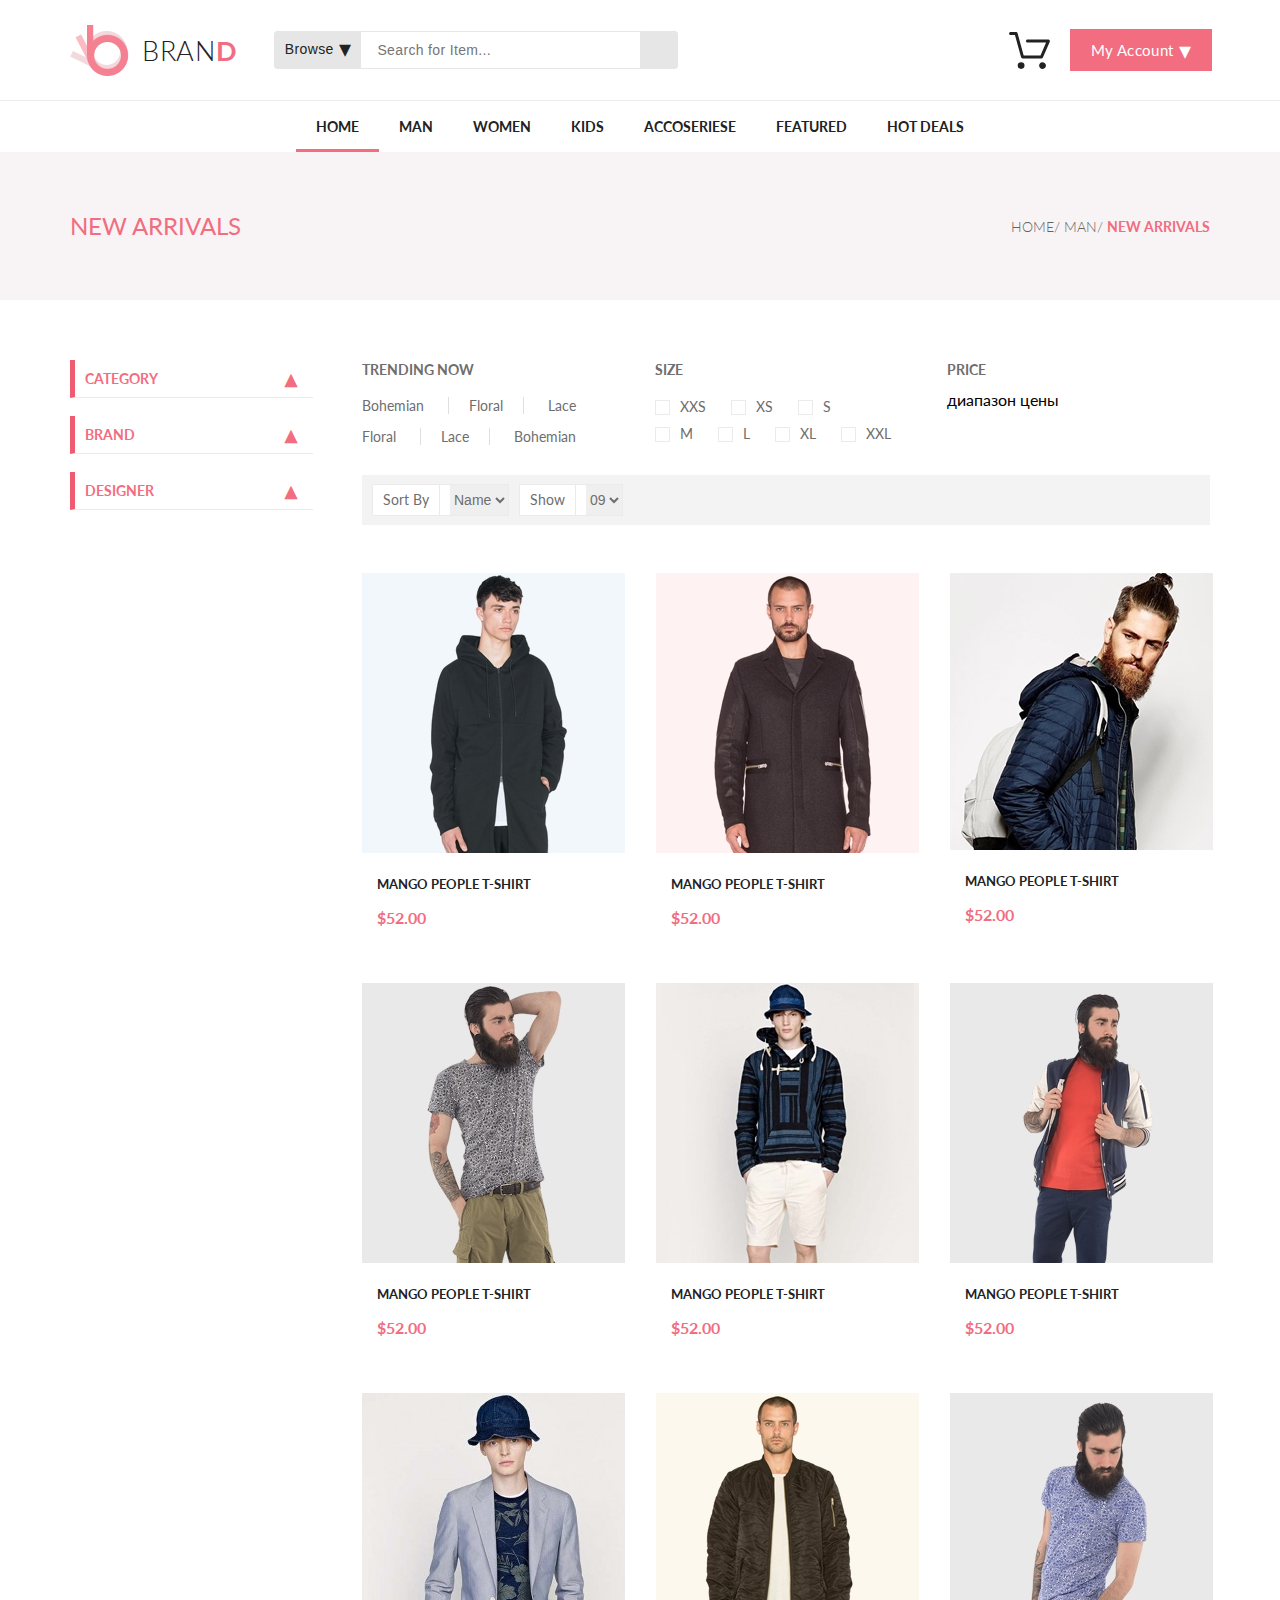
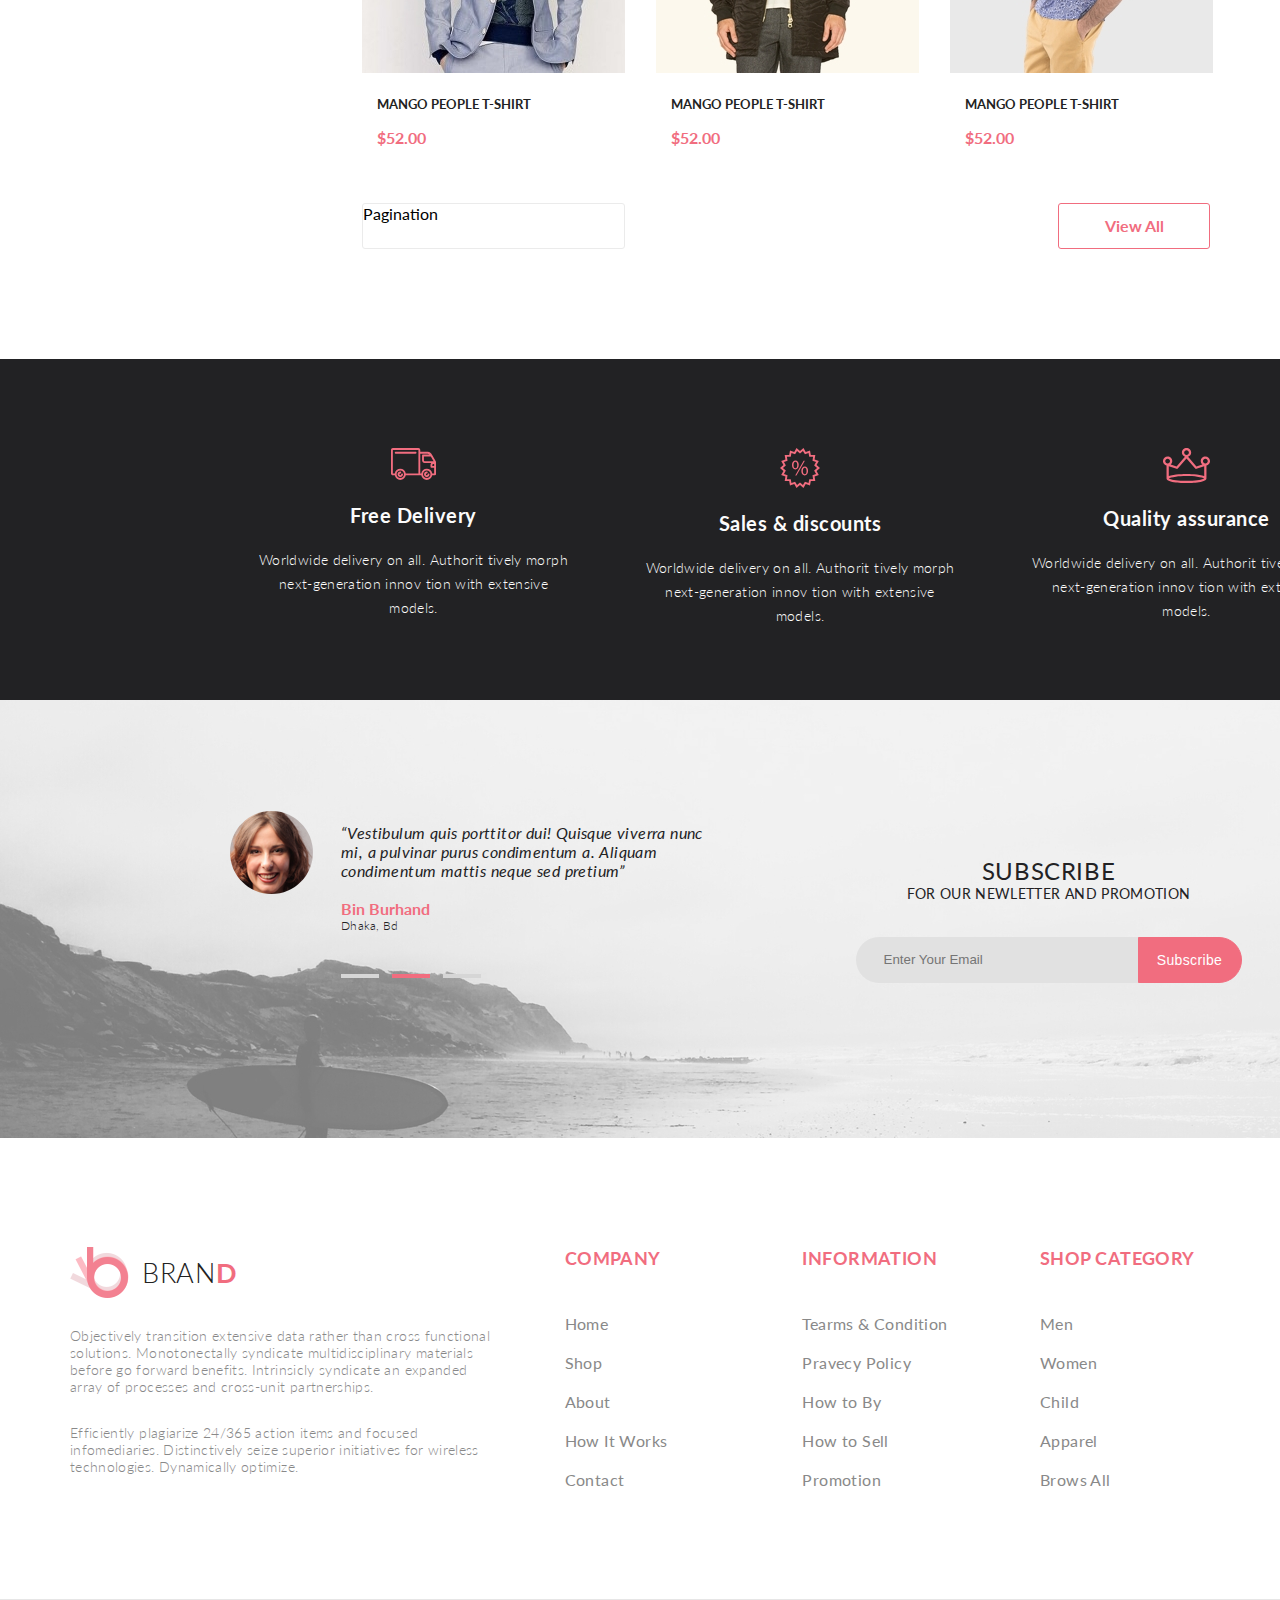
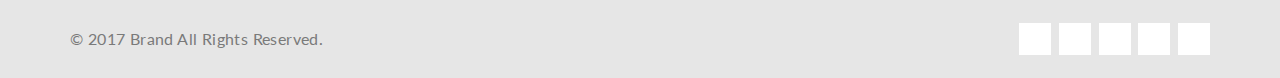
==== commit c4b9e684: "Реформа sass/css закончена" ====
--- a/catalog.html
+++ b/catalog.html
@@ -5,7 +5,7 @@
     <meta charset="UTF-8">
     <title>Catalog</title>
     <link href="https://fonts.googleapis.com/css?family=Lato:100,300,400,700" rel="stylesheet">
-    <link rel="stylesheet" href="style.css">
+    <link rel="stylesheet" href="css/style.css">
     <link rel="stylesheet" href="https://use.fontawesome.com/releases/v5.8.1/css/all.css"
           integrity="sha384-50oBUHEmvpQ+1lW4y57PTFmhCaXp0ML5d60M1M7uH2+nqUivzIebhndOJK28anvf" crossorigin="anonymous">
 </head>
--- a/css/style.css
+++ b/css/style.css
@@ -0,0 +1,1443 @@
+@charset "UTF-8";
+* {
+  margin: 0;
+  padding: 0; }
+
+body {
+  font-family: "Lato", sans-serif; }
+
+input:focus,
+a:focus,
+button:focus,
+summary:focus,
+select:focus {
+  outline: none; }
+
+a {
+  text-decoration: none; }
+
+._pink-text {
+  color: #f16d7f; }
+
+._red-text {
+  color: #ff0d0d; }
+
+.container {
+  width: 1140px;
+  margin: 0 auto; }
+
+.logo {
+  display: -webkit-box;
+  display: -ms-flexbox;
+  display: flex;
+  align-items: center;
+  color: #222222;
+  font-size: 27px;
+  font-weight: 300;
+  text-transform: uppercase;
+  text-decoration: none;
+  letter-spacing: 0.68px; }
+  .logo__span {
+    font-weight: 700;
+    letter-spacing: 0.68px; }
+  .logo__img {
+    margin-right: 13px; }
+
+.header {
+  height: 100px;
+  background-color: #ffffff;
+  border-bottom: 1px solid #ececec; }
+  .header-container {
+    display: flex;
+    justify-content: space-between;
+    height: 100%; }
+  .header__content-left {
+    display: -webkit-box;
+    display: -ms-flexbox;
+    display: flex;
+    align-items: center; }
+  .header__search-form {
+    display: -webkit-box;
+    display: -ms-flexbox;
+    display: flex;
+    align-items: center;
+    margin-left: 37px; }
+  .header__button-browse {
+    width: 87px;
+    height: 38px;
+    border-radius: 3px 0 0 3px;
+    border: 1px solid #e6e6e6;
+    background-color: #e6e6e6;
+    font-size: 14px;
+    font-weight: 300;
+    letter-spacing: 0.35px;
+    color: #222222;
+    text-align: center;
+    line-height: 34px;
+    box-sizing: border-box;
+    display: flex;
+    justify-content: center;
+    position: relative; }
+    .header__button-browse:after {
+      content: "▾";
+      font-size: 24px;
+      margin-left: 5px; }
+  .header__button-browse:hover {
+    background-color: #f16d7f;
+    border: 1px solid #f16d7f;
+    color: #fff; }
+  .header__button-browse:hover .header__drop-megamenu {
+    display: block;
+    text-align: left;
+    position: absolute;
+    top: 37px;
+    left: 0;
+    z-index: 1; }
+    .header__button-browse:hover .header__drop-megamenu:before {
+      position: absolute;
+      top: -7px;
+      left: 62px; }
+  .header__search-text {
+    width: 279px;
+    height: 38px;
+    border-bottom: 1px solid #e6e6e6;
+    border-top: 1px solid #e6e6e6;
+    border-left: none;
+    border-right: none;
+    background-color: #ffffff;
+    color: #a4a4a4;
+    font-size: 14px;
+    font-weight: 300;
+    letter-spacing: 0.35px;
+    padding: 0 16px;
+    box-sizing: border-box; }
+  .header__button-submit {
+    color: #a4a4a4;
+    font-size: 14px;
+    font-weight: 400;
+    height: 38px;
+    width: 38px;
+    line-height: 38px;
+    border-radius: 0 3px 3px 0;
+    border: 1px solid #e6e6e6;
+    background-color: #e6e6e6; }
+  .header__button-submit:hover {
+    color: #222222;
+    cursor: pointer; }
+  .header__content-right {
+    display: -webkit-box;
+    display: -ms-flexbox;
+    display: flex;
+    align-items: center;
+    position: relative;
+    cursor: pointer; }
+    .header__content-right:hover .header__drop-cart {
+      display: block; }
+    .header__content-right:hover .header__button-link {
+      color: #f16d7f;
+      background-color: #fff; }
+  .header__cart-img {
+    display: block;
+    height: 37px;
+    width: 41px;
+    margin-right: 22px; }
+  .header__button-link {
+    background-color: #f16d7f;
+    color: #ffffff;
+    font-size: 15px;
+    font-weight: 400;
+    letter-spacing: 0.38px;
+    line-height: 38px;
+    padding: 0 19px 0 19px;
+    outline: solid 2px #f16d7f;
+    display: flex; }
+    .header__button-link:after {
+      content: "▾";
+      font-size: 24px;
+      margin-left: 5px; }
+
+.drop-cart {
+  border-radius: 5px;
+  border: 1px solid #ececec;
+  background-color: #ffffff;
+  padding: 0 20px 12px;
+  display: none;
+  position: absolute;
+  top: 82px;
+  left: -28px;
+  cursor: default; }
+  .drop-cart:before {
+    content: "";
+    width: 11px;
+    height: 11px;
+    border-top: 1px solid #ececec;
+    border-left: 1px solid #ececec;
+    background-color: #ffffff;
+    position: absolute;
+    top: -7px;
+    left: 45px;
+    transform: rotate(45deg); }
+  .drop-cart__item {
+    width: 262px;
+    margin-top: 22px;
+    display: flex;
+    justify-content: space-between;
+    align-items: center;
+    padding-bottom: 25px;
+    border-bottom: 1px solid #eaeaea; }
+  .drop-cart__product-img {
+    width: 72px !important;
+    height: 85px !important; }
+    .drop-cart__product-img:hover {
+      outline: 1px solid #f16d7f; }
+  .drop-cart__product-stars {
+    margin-top: 10px;
+    margin-bottom: 10px; }
+  .drop-cart__product-quantity-price {
+    color: #f16d7f;
+    font-size: 12px;
+    font-weight: 400;
+    text-transform: uppercase; }
+  .drop-cart__product-action {
+    color: #c0c0c0;
+    font-size: 16px;
+    font-weight: 400;
+    text-transform: uppercase;
+    margin-right: 20px; }
+  .drop-cart__total {
+    margin-top: 19px;
+    margin-bottom: 32px;
+    color: #222222;
+    font-size: 16px;
+    font-weight: 700;
+    text-transform: uppercase;
+    display: flex;
+    justify-content: space-between; }
+  .drop-cart__button {
+    display: block;
+    width: 100%;
+    height: 50px;
+    border: 1px solid #eaeaea;
+    background-color: #ffffff;
+    color: #4a4a4a;
+    font-size: 14px;
+    font-weight: 700;
+    text-transform: uppercase;
+    line-height: 50px;
+    text-align: center; }
+    .drop-cart__button:hover {
+      border: 1px solid #f16d7f;
+      color: #f16d7f; }
+    .drop-cart__button:nth-of-type(1) {
+      margin-bottom: 11px; }
+
+.menu {
+  height: 51px;
+  display: flex;
+  justify-content: center;
+  align-items: center;
+  background-color: #ffffff;
+  list-style-type: none; }
+  .menu__list {
+    position: relative; }
+  .menu__list:hover .drop-megamenu {
+    display: flex; }
+  .menu__list:hover .menu__link {
+    color: #f16d7f; }
+  .menu__link {
+    display: block;
+    color: #222222;
+    font-size: 14px;
+    font-weight: 700;
+    text-transform: uppercase;
+    text-decoration: none;
+    padding: 0 20px;
+    height: 51px;
+    line-height: 51px; }
+  .menu__link_active {
+    border-bottom: 3px solid #f16d7f;
+    box-sizing: border-box; }
+
+.drop-megamenu {
+  border-radius: 5px;
+  border: 1px solid #ececec;
+  background-color: #ffffff;
+  padding: 0 20px 12px;
+  display: none;
+  position: absolute;
+  top: 48px;
+  left: -5px; }
+  .drop-megamenu:before {
+    content: "";
+    width: 11px;
+    height: 11px;
+    border-top: 1px solid #ececec;
+    border-left: 1px solid #ececec;
+    background-color: #ffffff;
+    position: absolute;
+    top: -7px;
+    left: 45px;
+    transform: rotate(45deg); }
+  .drop-megamenu__box {
+    width: 235px;
+    margin-right: 46px;
+    position: relative; }
+  .drop-megamenu__box:last-of-type {
+    margin-right: 0; }
+  .drop-megamenu_left {
+    left: auto;
+    right: -50px; }
+    .drop-megamenu_left:before {
+      left: auto;
+      right: 100px; }
+  .drop-megamenu__header {
+    color: #232323;
+    font-size: 14px;
+    font-weight: 400;
+    line-height: 32px;
+    text-transform: uppercase;
+    letter-spacing: 0.35px;
+    border-bottom: 1px solid #e8e8e8;
+    padding-top: 8px; }
+  .drop-megamenu__menu {
+    list-style: none; }
+  .drop-megamenu__link {
+    color: #646464;
+    font-size: 14px;
+    font-weight: 400;
+    line-height: 28px;
+    letter-spacing: 0.35px; }
+  .drop-megamenu__link:hover {
+    color: #f16d7f; }
+  .drop-megamenu__offer {
+    width: 255px;
+    height: 118px;
+    position: absolute;
+    left: -16px;
+    bottom: 0; }
+  .drop-megamenu__offer-text {
+    color: #ffffff;
+    font-size: 22px;
+    font-weight: 400;
+    line-height: 28px;
+    text-transform: uppercase;
+    letter-spacing: 0.55px;
+    display: block;
+    position: absolute;
+    bottom: 4px;
+    right: 7px; }
+
+.promo {
+  height: 613px;
+  background-color: #e8e8e8; }
+  .promo__content {
+    background-image: url(../img/brand_back.jpg);
+    height: 100%;
+    background-position: 0 -51px; }
+  .promo .promo__text {
+    margin-top: 223px;
+    float: left;
+    border-left: 12px solid #f16d7f;
+    padding-left: 12px; }
+    .promo .promo__text_big {
+      color: #222222;
+      font-size: 60px;
+      font-weight: 700;
+      text-transform: uppercase;
+      line-height: 45px;
+      margin-bottom: 15px; }
+    .promo .promo__text_mini {
+      color: #222222;
+      font-size: 40px;
+      font-weight: 700;
+      text-transform: uppercase;
+      line-height: 31px; }
+
+.category-menu {
+  height: 823px;
+  padding-top: 98px;
+  display: flex;
+  flex-flow: column wrap;
+  justify-content: space-between;
+  align-content: space-between; }
+  .category-menu__item {
+    display: block;
+    width: 560px;
+    transition: all 0.3s; }
+    .category-menu__item:hover {
+      transform: scale(1.03); }
+  .category-menu__item:nth-child(1) {
+    background-image: url(../img/badge_banner-1.jpg);
+    height: 542px; }
+  .category-menu__item:nth-child(2) {
+    background: #dadad2 url(../img/badge_banner-2.jpg) no-repeat 149px 0;
+    height: 261px; }
+  .category-menu__item:nth-child(3) {
+    background-image: url(../img/badge_banner-3.jpg);
+    height: 261px; }
+  .category-menu__item:nth-child(4) {
+    background-image: url(../img/badge_banner-4.jpg);
+    height: 542px; }
+  .category-menu__badge {
+    color: #222222;
+    font-size: 18px;
+    font-weight: 700;
+    padding: 16px 20px 16px 20px;
+    background-color: #ffffff;
+    margin-top: 26px;
+    text-transform: uppercase;
+    float: left; }
+  .category-menu__badge_big {
+    font-size: 30px; }
+
+.product-mini {
+  position: relative;
+  text-align: left;
+  width: 260px;
+  margin-bottom: 40px;
+  transition: all 0.3s;
+  padding-bottom: 16px; }
+  .product-mini:hover {
+    transform: scale(1.03);
+    box-shadow: 0 5px 8px rgba(0, 0, 0, 0.16); }
+  .product-mini:hover .product-mini__img {
+    filter: brightness(40%); }
+  .product-mini:hover .add-to-cart {
+    visibility: visible; }
+  .product-mini__text {
+    padding: 20px 15px; }
+  .product-mini__link {
+    display: block;
+    color: #222222;
+    font-size: 13px;
+    font-weight: 700;
+    text-transform: uppercase; }
+  .product-mini__price {
+    color: #f16d7f;
+    font-size: 16px;
+    font-weight: 700;
+    text-transform: uppercase;
+    margin-top: 16px;
+    float: left; }
+  .product-mini__stars {
+    margin-top: 16px;
+    float: right; }
+
+.add-to-cart {
+  width: 123px;
+  height: 39px;
+  border: 1px solid #ffffff;
+  border-radius: 3px;
+  color: #ffffff;
+  font-size: 13px;
+  font-weight: 700;
+  position: absolute;
+  left: 70px;
+  top: 98px;
+  display: flex;
+  justify-content: center;
+  align-items: center;
+  visibility: hidden; }
+  .add-to-cart__img {
+    margin-right: 8px; }
+  .add-to-cart:hover {
+    box-shadow: 0 0 5px #fff; }
+  .add-to-cart_mod-3 {
+    border: none;
+    width: 123px;
+    height: 85px;
+    position: absolute;
+    left: 70px;
+    top: 98px;
+    visibility: hidden;
+    display: flex;
+    flex-wrap: wrap;
+    justify-content: space-between;
+    align-content: space-between; }
+    .add-to-cart_mod-3:hover {
+      box-shadow: none; }
+    .add-to-cart_mod-3__button {
+      width: 57px;
+      height: 39px;
+      border: 1px solid #ffffff;
+      border-radius: 3px;
+      color: #ffffff;
+      font-size: 13px;
+      font-weight: 700;
+      display: flex;
+      justify-content: center;
+      align-items: center; }
+      .add-to-cart_mod-3__button:hover {
+        box-shadow: 0 0 5px #fff; }
+      .add-to-cart_mod-3__button_big {
+        width: 123px; }
+
+.fetured-items {
+  padding-top: 100px; }
+  .fetured-items__head {
+    text-align: center; }
+  .fetured-items__head-text-1 {
+    font-size: 30px;
+    font-weight: 700;
+    letter-spacing: 0.75px; }
+  .fetured-items__head-text-2 {
+    color: #9f9f9f;
+    font-size: 14px;
+    font-weight: 400;
+    letter-spacing: 0.35px; }
+  .fetured-items__content {
+    margin-top: 60px;
+    display: flex;
+    flex-flow: row wrap;
+    justify-content: space-between; }
+  .fetured-items__button-browse-all {
+    text-align: center;
+    display: block;
+    text-decoration: none;
+    margin: 60px auto 113px;
+    background-color: #f16d7f;
+    width: 212px;
+    height: 48px;
+    line-height: 44px;
+    color: #ffffff;
+    font-size: 16px;
+    font-weight: 700;
+    letter-spacing: 0.4px;
+    border: solid 1px #f16d7f;
+    box-sizing: border-box; }
+    .fetured-items__button-browse-all:hover {
+      color: #f16d7f;
+      background-color: #fff; }
+    .fetured-items__button-browse-all:active {
+      color: #fff;
+      background-color: #f16d7f; }
+
+.offer-for-women__content {
+  display: flex;
+  height: 529px;
+  background-color: #222224;
+  margin: 0 auto 97px; }
+.offer-for-women__left {
+  width: 767px;
+  background-image: url(../img/offer_for_women.jpg); }
+.offer-for-women__text {
+  color: #ffffff;
+  font-size: 54px;
+  font-weight: 700;
+  text-transform: uppercase;
+  padding: 146px 0 0 39px; }
+.offer-for-women__text-small {
+  font-size: 32px; }
+.offer-for-women__right {
+  display: flex;
+  flex-direction: column;
+  justify-content: space-between;
+  margin: 48px 43px 66px 32px;
+  width: 363px; }
+.offer-for-women__tearms {
+  display: flex;
+  align-items: flex-start; }
+.offer-for-women__tearms-text {
+  margin-left: 37px; }
+.offer-for-women__tearms-text-big {
+  display: block;
+  color: #fbfbfb;
+  font-size: 20px;
+  font-weight: 700;
+  letter-spacing: 0.5px; }
+.offer-for-women__tearms-text-small {
+  display: block;
+  margin-top: 17px;
+  color: #fbfbfb;
+  font-size: 14px;
+  font-weight: 300; }
+
+.subscribe {
+  height: 438px;
+  width: 1600px;
+  background-image: url(../img/subscribe_wallp.jpg);
+  background-position: -10px 0;
+  margin: 0 auto; }
+  .subscribe__content {
+    height: 100%;
+    display: flex;
+    justify-content: flex-start; }
+  .subscribe__left {
+    margin-top: 111px; }
+  .subscribe__face {
+    float: left; }
+  .subscribe__text-block {
+    float: left;
+    margin-left: 28px; }
+  .subscribe__text-block-text-1 {
+    margin-top: 12px;
+    width: 386px;
+    color: #222224;
+    font-size: 16px;
+    font-style: italic;
+    letter-spacing: 0.4px; }
+  .subscribe__text-block-text-2 {
+    margin-top: 19px;
+    color: #f16d7f;
+    font-size: 16px;
+    font-weight: 700; }
+  .subscribe__text-block-text-3 {
+    color: #222224;
+    font-size: 12px;
+    font-weight: 300;
+    letter-spacing: 0.3px; }
+  .subscribe__text-block-lines {
+    width: 140px;
+    margin-top: 41px;
+    display: -webkit-box;
+    display: -ms-flexbox;
+    display: flex;
+    justify-content: space-between; }
+  .subscribe__text-block-line {
+    display: block;
+    width: 38px;
+    height: 4px;
+    background-color: #d6d6d6; }
+  .subscribe__text-block-line:nth-child(2) {
+    background-color: #f16d7f; }
+  .subscribe__right {
+    margin: auto; }
+  .subscribe__right-content {
+    width: 386px;
+    text-align: center; }
+  .subscribe__right-content-text-1 {
+    color: #222224;
+    font-weight: 400;
+    font-size: 24px;
+    letter-spacing: 0.6px;
+    text-transform: uppercase; }
+  .subscribe__right-content-text-2 {
+    color: #222224;
+    font-size: 14px;
+    font-weight: 400;
+    text-transform: uppercase;
+    letter-spacing: 0.35px; }
+  .subscribe__email-form {
+    display: flex; }
+  .subscribe__email-input {
+    margin-top: 35px;
+    width: 282px;
+    height: 46px;
+    border-radius: 23px 0 0 23px;
+    background-color: #e1e1e1;
+    border: none;
+    padding: 0 28px;
+    box-sizing: border-box; }
+  .subscribe__email-button {
+    width: 104px;
+    height: 46px;
+    margin-top: 35px;
+    border-radius: 0 23px 23px 0;
+    background-color: #f16d7f;
+    color: #ffffff;
+    font-size: 14px;
+    font-weight: 400;
+    letter-spacing: 0.35px;
+    border: 1px solid #f16d7f;
+    cursor: pointer; }
+    .subscribe__email-button:hover {
+      background: #d85466; }
+    .subscribe__email-button:active {
+      color: #fff;
+      background: #f16d7f; }
+
+.footer__head {
+  margin-top: 109px;
+  display: flex;
+  justify-content: space-between; }
+.footer__logo {
+  width: 427px; }
+.footer__logo-text {
+  display: block;
+  margin-top: 29px;
+  color: #898989;
+  font-size: 14px;
+  font-weight: 300;
+  letter-spacing: 0.35px; }
+.footer__menu {
+  list-style-type: none;
+  width: 170px; }
+.footer__menu-head {
+  color: #f16d7f;
+  font-size: 18px;
+  font-weight: 700;
+  text-transform: uppercase;
+  letter-spacing: 0.45px;
+  margin-bottom: 45px; }
+.footer__menu-link {
+  display: block;
+  color: #898989;
+  font-size: 16px;
+  font-weight: 400;
+  letter-spacing: 0.4px;
+  margin-bottom: 20px; }
+  .footer__menu-link:hover {
+    color: #f16d7f; }
+.footer__bottom {
+  height: 79px;
+  background-color: #e6e6e6;
+  margin-top: 90px; }
+.footer__bottom-content {
+  height: 100%;
+  display: flex;
+  justify-content: space-between;
+  align-items: center; }
+.footer__copyright {
+  color: #7a7a7a;
+  font-size: 16px;
+  font-weight: 400;
+  letter-spacing: 0.4px; }
+.footer__sn-links {
+  width: 191px;
+  height: 32px;
+  display: flex;
+  justify-content: space-between; }
+.footer__sn-link {
+  display: block;
+  width: 32px;
+  height: 32px;
+  background-color: #ffffff;
+  text-decoration: none;
+  line-height: 32px;
+  text-align: center;
+  color: #b2b2b2;
+  font-size: 16px;
+  font-weight: 400;
+  letter-spacing: 0.4px; }
+  .footer__sn-link:hover {
+    background-color: #f16d7f;
+    color: #fff; }
+
+.breadcrumb {
+  background-color: #f8f3f4; }
+  .breadcrumb__content {
+    height: 148px;
+    background-color: #f8f3f4;
+    display: flex;
+    justify-content: space-between;
+    align-items: center; }
+  .breadcrumb__product-group-name {
+    color: #f16d7f;
+    font-size: 24px;
+    font-weight: 400;
+    line-height: 20px;
+    text-transform: uppercase; }
+  .breadcrumb__link {
+    color: #636363;
+    font-size: 14px;
+    font-weight: 300;
+    line-height: 20px;
+    text-transform: uppercase; }
+  .breadcrumb__link:hover {
+    text-decoration: underline; }
+  .breadcrumb__active {
+    font-size: 14px;
+    font-weight: 700;
+    line-height: 20px;
+    text-transform: uppercase;
+    color: #f16d7f; }
+
+.product__slider {
+  width: 1600px;
+  margin: 0 auto;
+  height: 777px;
+  outline: 1px solid #eaeaea;
+  background-color: #f7f7f7;
+  display: flex;
+  justify-content: space-between;
+  align-items: center; }
+.product__slider-link-box {
+  display: block;
+  width: 47px;
+  height: 47px;
+  color: #ffffff;
+  font-size: 24px;
+  font-weight: 400;
+  line-height: 47px;
+  background-color: #d8d8d8;
+  text-align: center; }
+  .product__slider-link-box:hover {
+    background-color: #ffffff;
+    color: #d8d8d8; }
+.product__description {
+  height: 730px;
+  outline: 1px solid #eaeaea;
+  background-color: #ffffff;
+  position: relative;
+  top: -80px; }
+.product__description-content {
+  width: 642px;
+  margin: 0 auto;
+  padding: 73px 250px 0;
+  position: relative;
+  display: flex;
+  flex-direction: column;
+  align-items: center; }
+.product__collection-name {
+  color: #f16d7f;
+  font-size: 14px;
+  font-weight: 700;
+  line-height: 24px;
+  text-transform: uppercase;
+  margin-bottom: 14px; }
+.product__collection-line-1 {
+  width: 147px;
+  height: 1px;
+  background-color: #eaeaea; }
+.product__collection-line-2 {
+  width: 63px;
+  height: 3px;
+  background-color: #f16d7f;
+  position: absolute;
+  left: 538px;
+  top: 110px; }
+.product__product-name {
+  color: #4d4d4d;
+  font-size: 18px;
+  font-weight: 700;
+  line-height: 24px;
+  text-transform: uppercase;
+  margin-top: 17px;
+  margin-bottom: 50px; }
+.product__product-text {
+  color: #5e5e5e;
+  font-size: 14px;
+  font-weight: 300;
+  line-height: 24px;
+  margin: 0 12px;
+  text-align: center; }
+.product__product-details {
+  margin-top: 28px;
+  display: flex;
+  justify-content: center;
+  color: #b9b9b9;
+  font-size: 14px;
+  font-weight: 700;
+  line-height: 24px;
+  text-transform: uppercase; }
+  .product__product-details span {
+    color: #2f2f2f; }
+.product__product-details-designer {
+  margin-left: 44px; }
+.product__product-price {
+  margin-top: 35px;
+  color: #f16d7f;
+  font-size: 24px;
+  font-weight: 900;
+  line-height: 24px; }
+.product__price-line {
+  width: 642px;
+  height: 1px;
+  background-color: #eaeaea;
+  margin-top: 30px;
+  margin-bottom: 40px; }
+.product__select-group {
+  width: 536px;
+  display: flex;
+  justify-content: space-between;
+  margin-bottom: 28px; }
+.product__input-title {
+  color: #2f2f2f;
+  font-size: 14px;
+  font-weight: 700;
+  line-height: 24px;
+  text-transform: uppercase;
+  margin-bottom: 16px; }
+.product__input {
+  width: 144px;
+  height: 35px;
+  border: 1px solid #eaeaea;
+  background-color: #ffffff;
+  padding: 0 12px;
+  color: #bcbcbc;
+  font-size: 13px;
+  font-weight: 400;
+  line-height: 24px;
+  text-transform: uppercase; }
+  .product__input:hover {
+    outline: 1px solid #f16d7f; }
+.product__add-to-cart-button {
+  width: 537px;
+  height: 55px;
+  border: 1px solid #f16d7f;
+  background-color: #ffffff;
+  color: #f16d7f;
+  font-size: 16px;
+  font-weight: 700;
+  display: flex;
+  justify-content: center;
+  align-items: center; }
+.product__add-to-cart-img {
+  width: 40px;
+  height: 26px;
+  background: #ffffff url("../img/cart-pink.svg") no-repeat; }
+.product__add-to-cart-button:hover {
+  border: 1px solid #ffffff;
+  background-color: #f16d7f;
+  color: #ffffff; }
+.product__add-to-cart-button:hover .product__add-to-cart-img {
+  background: #f16d7f url("../img/cart-2.svg") no-repeat; }
+.product__add-to-cart-button:active {
+  border: 1px solid #f16d7f;
+  background-color: #ffffff;
+  color: #f16d7f; }
+.product__add-to-cart-button:active .product__add-to-cart-img {
+  background: #ffffff url("../img/cart-pink.svg") no-repeat; }
+
+.also-like__head {
+  color: #4d4d4d;
+  font-size: 24px;
+  font-weight: 700;
+  line-height: 20px;
+  text-transform: uppercase;
+  text-align: center; }
+.also-like__products {
+  margin-top: 72px;
+  display: flex;
+  flex-wrap: wrap;
+  justify-content: space-between; }
+
+.breadcrumb-catalog-margin-block {
+  height: 60px; }
+
+.spoiler-nav__box {
+  margin-bottom: 18px; }
+  .spoiler-nav__box[open] .spoiler-nav__title::after {
+    content: "▾";
+    position: absolute;
+    right: 10px;
+    bottom: 7px;
+    font-size: 24px;
+    width: 24px;
+    height: 24px;
+    text-align: center;
+    line-height: 24px;
+    color: #f16d7f;
+    display: block;
+    background-color: #ffffff; }
+.spoiler-nav__title {
+  display: flex;
+  justify-content: space-between;
+  align-items: center;
+  position: relative;
+  border-left: solid 5px #ef5b70;
+  height: 37px;
+  border-bottom: 1px solid #ebebeb;
+  text-align: left;
+  line-height: 37px;
+  color: #f16d7f;
+  font-size: 14px;
+  font-weight: 700;
+  text-transform: uppercase;
+  padding: 0 10px;
+  cursor: pointer; }
+  .spoiler-nav__title::-webkit-details-marker {
+    display: none; }
+  .spoiler-nav__title ::after {
+    content: "▴";
+    position: absolute;
+    right: 10px;
+    bottom: 7px;
+    font-size: 24px;
+    width: 24px;
+    height: 24px;
+    text-align: center;
+    line-height: 24px;
+    color: #f16d7f; }
+.spoiler-nav__item {
+  font-size: 14px;
+  font-weight: 400;
+  line-height: 33px;
+  padding: 0 16px; }
+.spoiler-nav__link {
+  color: #6f6e6e; }
+.spoiler-nav__link:hover {
+  color: #f16d7f; }
+
+.catalog {
+  display: flex;
+  justify-content: space-between; }
+  .catalog__spoiler-nav {
+    width: 243px; }
+  .catalog__container {
+    width: 848px; }
+  .catalog__filter {
+    height: 74px;
+    display: flex;
+    justify-content: space-between; }
+  .catalog__filter-box {
+    width: 263px; }
+  .catalog__filter-title {
+    color: #6f6e6e;
+    font-size: 14px;
+    font-weight: 700;
+    line-height: 20px;
+    text-transform: uppercase;
+    margin-bottom: 10px; }
+  .catalog__filter-link {
+    color: #6f6e6e;
+    font-size: 14px;
+    font-weight: 400;
+    line-height: 31px; }
+    .catalog__filter-link:hover {
+      color: #f16d7f; }
+    .catalog__filter-link_center {
+      margin-left: 20px;
+      margin-right: 20px;
+      padding-left: 20px;
+      padding-right: 20px;
+      border-left: #dfdfdf solid 1px;
+      border-right: #dfdfdf solid 1px; }
+  .catalog__filter-group-check-box {
+    display: flex;
+    flex-wrap: wrap; }
+  .catalog__filter-group-check-box-item {
+    margin-right: 25px;
+    margin-top: 7px;
+    display: flex;
+    align-items: center; }
+  .catalog__filter-group-check-box-label {
+    color: #6f6e6e;
+    font-size: 14px;
+    font-weight: 400;
+    line-height: 20px;
+    text-transform: uppercase;
+    display: flex;
+    flex-direction: row;
+    align-items: center; }
+    .catalog__filter-group-check-box-label:before {
+      content: "";
+      width: 13px;
+      height: 13px;
+      margin-right: 10px;
+      border: 1px solid #ebebeb;
+      background-color: #ffffff; }
+  .catalog__filter-group-check-box-input {
+    display: none; }
+    .catalog__filter-group-check-box-input:checked + label:before {
+      content: "✓";
+      font-size: 13px;
+      color: #6f6e6e;
+      text-align: center;
+      line-height: 13px; }
+  .catalog__view {
+    height: 50px;
+    margin-top: 41px;
+    background-color: #f3f3f3;
+    display: flex;
+    align-items: center; }
+  .catalog__view-select-box {
+    margin-left: 10px;
+    height: 30px;
+    border: 1px solid #ebebeb;
+    background-color: #ffffff;
+    display: flex;
+    justify-content: space-between; }
+  .catalog__view-select-caption {
+    height: 30px;
+    line-height: 30px;
+    padding: 0 10px;
+    color: #6f6e6e;
+    font-size: 14px;
+    font-weight: 400;
+    border-right: solid 1px #ebebeb; }
+  .catalog__view-select {
+    margin-left: 10px;
+    color: #6f6e6e;
+    font-size: 14px;
+    font-weight: 400;
+    border: none; }
+  .catalog__content {
+    width: 100%;
+    display: -webkit-box;
+    display: -ms-flexbox;
+    display: flex;
+    flex-flow: row wrap;
+    justify-content: space-between;
+    margin-top: 48px; }
+  .catalog__bottom {
+    display: flex;
+    justify-content: space-between; }
+  .catalog__pagination {
+    width: 261px;
+    height: 44px;
+    border-radius: 3px;
+    border: 1px solid #ebebeb;
+    background-color: #ffffff; }
+  .catalog__button-view-all {
+    width: 150px;
+    height: 44px;
+    border: 1px solid #f16d7f;
+    border-radius: 3px;
+    background-color: #ffffff;
+    color: #f16d7f;
+    font-size: 16px;
+    font-weight: 700;
+    line-height: 44px;
+    text-align: center; }
+    .catalog__button-view-all:hover {
+      border: 1px solid #ffffff;
+      background-color: #f16d7f;
+      color: #ffffff; }
+    .catalog__button-view-all:active {
+      border: 1px solid #f16d7f;
+      background-color: #ffffff;
+      color: #f16d7f; }
+
+.catalog-terms-margin-block {
+  height: 110px; }
+
+.tearms {
+  background-color: #222224;
+  width: 1600px;
+  height: 341px;
+  margin: 0 auto; }
+  .tearms__container {
+    display: -webkit-box;
+    display: -ms-flexbox;
+    display: flex;
+    -webkit-box-pack: justify;
+    -ms-flex-pack: justify;
+    justify-content: space-between;
+    padding: 89px 26px 0;
+    -webkit-box-sizing: border-box;
+    box-sizing: border-box;
+    background-color: #222224; }
+  .tearms__item {
+    text-align: center;
+    display: flex;
+    flex-direction: column;
+    justify-content: space-between;
+    align-items: center;
+    width: 315px;
+    height: 158px; }
+  .tearms__text-big {
+    display: block;
+    color: #fbfbfb;
+    font-size: 20px;
+    font-weight: 700;
+    letter-spacing: 0.5px;
+    margin: 23px 0 21px; }
+  .tearms__text-small {
+    display: block;
+    color: #fbfbfb;
+    font-size: 14px;
+    font-weight: 300;
+    line-height: 24px;
+    letter-spacing: 0.35px; }
+
+.cart__container {
+  margin-top: 90px;
+  margin-bottom: 80px; }
+.cart__head {
+  display: flex;
+  justify-content: space-between;
+  padding-bottom: 20px;
+  border-bottom: 1px solid #eaeaea; }
+.cart__head-text {
+  color: #222222;
+  font-size: 13px;
+  font-weight: 700;
+  line-height: 20px;
+  text-transform: uppercase; }
+.cart__column-1 {
+  width: 41.6666666667%; }
+.cart__item {
+  margin-top: 22px;
+  display: flex;
+  justify-content: space-between;
+  align-items: center;
+  padding-bottom: 25px;
+  border-bottom: 1px solid #eaeaea; }
+.cart__product {
+  display: flex; }
+.cart__product-img {
+  width: 100px;
+  height: 115px; }
+.cart__product-link:hover {
+  box-sizing: border-box;
+  outline: 1px solid #f16d7f; }
+.cart__product-text {
+  margin-left: 21px;
+  text-align: left; }
+.cart__product-name {
+  color: #222222;
+  font-size: 13px;
+  font-weight: 400;
+  text-transform: uppercase;
+  margin-bottom: 11px; }
+.cart__product-color {
+  color: #6f6e6e;
+  font-size: 13px;
+  font-weight: 300;
+  line-height: 20px; }
+.cart__product-color-data {
+  font-weight: 300;
+  margin-left: 5px; }
+.cart__product-size {
+  color: #6f6e6e;
+  font-size: 13px;
+  font-weight: 300;
+  line-height: 20px; }
+.cart__product-size-data {
+  font-weight: 300;
+  margin-left: 5px; }
+.cart__product-price {
+  color: #656565;
+  font-size: 13px;
+  font-weight: 400;
+  line-height: 20px; }
+.cart__product-quantity {
+  margin-left: 20px; }
+.cart__product-quantity-input {
+  width: 54px;
+  height: 30px;
+  border: 1px solid #eaeaea;
+  background-color: #ffffff;
+  text-align: center;
+  padding: 0 5px; }
+  .cart__product-quantity-input:hover {
+    border: 2px solid #f16d7f; }
+.cart__product-shipping {
+  text-align: left;
+  margin-right: 20px;
+  color: #656565;
+  font-size: 13px;
+  font-weight: 400;
+  line-height: 20px;
+  text-transform: uppercase; }
+.cart__product-subtotal {
+  color: #656565;
+  font-size: 13px;
+  font-weight: 400;
+  line-height: 20px;
+  margin-right: 20px; }
+.cart__product-action-link {
+  color: #c0c0c0;
+  font-size: 16px;
+  font-weight: 400;
+  text-transform: uppercase;
+  margin-right: 20px; }
+  .cart__product-action-link:hover {
+    color: #f16d7f; }
+.cart__buttons {
+  display: flex;
+  justify-content: space-between;
+  margin-top: 44px; }
+.cart__button {
+  display: block;
+  width: 235px;
+  height: 50px;
+  border: 1px solid #eaeaea;
+  background-color: #ffffff;
+  color: #4a4a4a;
+  font-size: 14px;
+  font-weight: 700;
+  text-transform: uppercase;
+  line-height: 50px;
+  text-align: center; }
+  .cart__button:hover {
+    border: 1px solid #f16d7f;
+    color: #f16d7f; }
+.cart__details {
+  margin-top: 63px;
+  display: flex;
+  justify-content: space-between; }
+.cart__adress {
+  width: 355px; }
+.cart__details-title {
+  color: #222222;
+  font-size: 16px;
+  font-weight: 700;
+  text-transform: uppercase;
+  margin-bottom: 22px; }
+.cart__details-input {
+  width: 355px;
+  height: 45px;
+  border: 1px solid #eaeaea;
+  background-color: #ffffff;
+  color: #b1b1b1;
+  font-size: 13px;
+  font-weight: 300;
+  padding: 0 18px;
+  box-sizing: border-box;
+  margin-bottom: 20px; }
+  .cart__details-input:hover {
+    outline: 1px solid #f16d7f; }
+.cart__button_small {
+  width: 100px;
+  height: 35px;
+  line-height: 35px;
+  font-size: 11px;
+  margin-top: 5px; }
+.cart__coupon-caption {
+  color: #000000;
+  font-size: 14px;
+  font-weight: 300;
+  margin-bottom: 24px; }
+.cart__total {
+  width: 360px;
+  height: 214px;
+  background-color: #f5f3f3;
+  text-align: right;
+  padding: 40px 44px 42px;
+  box-sizing: border-box; }
+.cart__total-subtotal {
+  color: #4a4a4a;
+  font-size: 11px;
+  font-weight: 400;
+  text-transform: uppercase;
+  margin-bottom: 14px; }
+.cart__total-subtotal > span {
+  margin-left: 15px; }
+.cart__total-grandtotal {
+  color: #222222;
+  font-size: 16px;
+  font-weight: 700;
+  text-transform: uppercase;
+  padding-bottom: 22px;
+  margin-bottom: 17px;
+  border-bottom: solid 1px #e2e2e2; }
+.cart__total-grandtotal > span {
+  margin-left: 15px; }
+.cart__total-button {
+  display: block;
+  width: 273px;
+  height: 50px;
+  background-color: #f16d7f;
+  color: #ffffff;
+  font-size: 16px;
+  font-weight: 700;
+  text-transform: uppercase;
+  text-align: center;
+  line-height: 50px; }
+  .cart__total-button:hover {
+    background-color: #f5f3f3;
+    color: #f16d7f;
+    outline: solid 1px #f16d7f; }
+
+.stars {
+  display: flex; }
+  .stars__star {
+    color: #ffffff;
+    font-size: 13px; }
+    .stars__star_active {
+      color: #e4af48; }
+
+.checkout__container {
+  padding: 90px 0; }
+.checkout__details {
+  border-bottom: solid 1px #e8e8e8; }
+.checkout__details-title {
+  display: block;
+  color: #222222;
+  font-size: 16px;
+  font-weight: 700;
+  text-transform: uppercase;
+  cursor: pointer;
+  margin-top: 33px;
+  padding-bottom: 33px; }
+  .checkout__details-title::-webkit-details-marker {
+    display: none; }
+.checkout__details-box {
+  display: flex;
+  padding: 0 35px 80px; }
+.checkout__details-form {
+  width: 50%; }
+.checkout__details-note {
+  display: block;
+  color: #222222;
+  font-size: 13px;
+  font-weight: 400;
+  text-transform: uppercase;
+  margin-bottom: 15px; }
+  .checkout__details-note_s {
+    color: #b3b2b2;
+    font-size: 13px;
+    font-weight: 400;
+    line-height: 20px;
+    margin-bottom: 27px; }
+.checkout__details-radio-box:nth-of-type(1) {
+  margin-bottom: 20px; }
+.checkout__details-radio-box:nth-of-type(2) {
+  margin-bottom: 33px; }
+.checkout__details-radio {
+  display: none; }
+  .checkout__details-radio:checked + label:before {
+    content: "";
+    display: inline-block;
+    width: 14px;
+    height: 14px;
+    margin-right: 15px;
+    background-image: url(../img/chkbx_true.svg); }
+.checkout__details-radio-label {
+  color: #222222;
+  font-size: 12px;
+  font-weight: 400;
+  text-transform: uppercase;
+  display: flex;
+  align-items: center; }
+  .checkout__details-radio-label:before {
+    content: "";
+    display: inline-block;
+    width: 14px;
+    height: 14px;
+    margin-right: 15px;
+    background-image: url(../img/chkbx_false.svg); }
+.checkout__details-link {
+  display: block;
+  color: #b3b2b2;
+  font-size: 13px;
+  font-weight: 400;
+  line-height: 20px; }
+  .checkout__details-link:hover {
+    color: #f16d7f; }
+.checkout__details-btn {
+  width: 180px;
+  height: 50px;
+  border: 1px solid #eaeaea;
+  background-color: #ffffff;
+  color: #4a4a4a;
+  font-size: 14px;
+  font-weight: 700;
+  text-transform: uppercase;
+  margin-top: 38px; }
+  .checkout__details-btn:hover {
+    border: 1px solid #f16d7f;
+    color: #f16d7f;
+    cursor: pointer; }
+  .checkout__details-btn_right {
+    margin-top: 0; }
+.checkout__details-input-label {
+  color: #222222;
+  font-size: 12px;
+  font-weight: 400;
+  line-height: 20px;
+  text-transform: uppercase;
+  margin-bottom: 15px; }
+.checkout__details-input {
+  display: block;
+  width: 390px;
+  height: 43px;
+  border: 1px solid #eaeaea;
+  background-color: #ffffff;
+  padding: 0 10px;
+  line-height: 45px;
+  margin-bottom: 23px; }
+.checkout__details-forgot-password-link {
+  display: inline-block;
+  color: #222222;
+  font-size: 14px;
+  font-weight: 400;
+  height: 32px;
+  line-height: 32px;
+  margin-left: 32px; }
+  .checkout__details-forgot-password-link:hover {
+    color: #f16d7f; }
+
+/*# sourceMappingURL=style.css.map */
